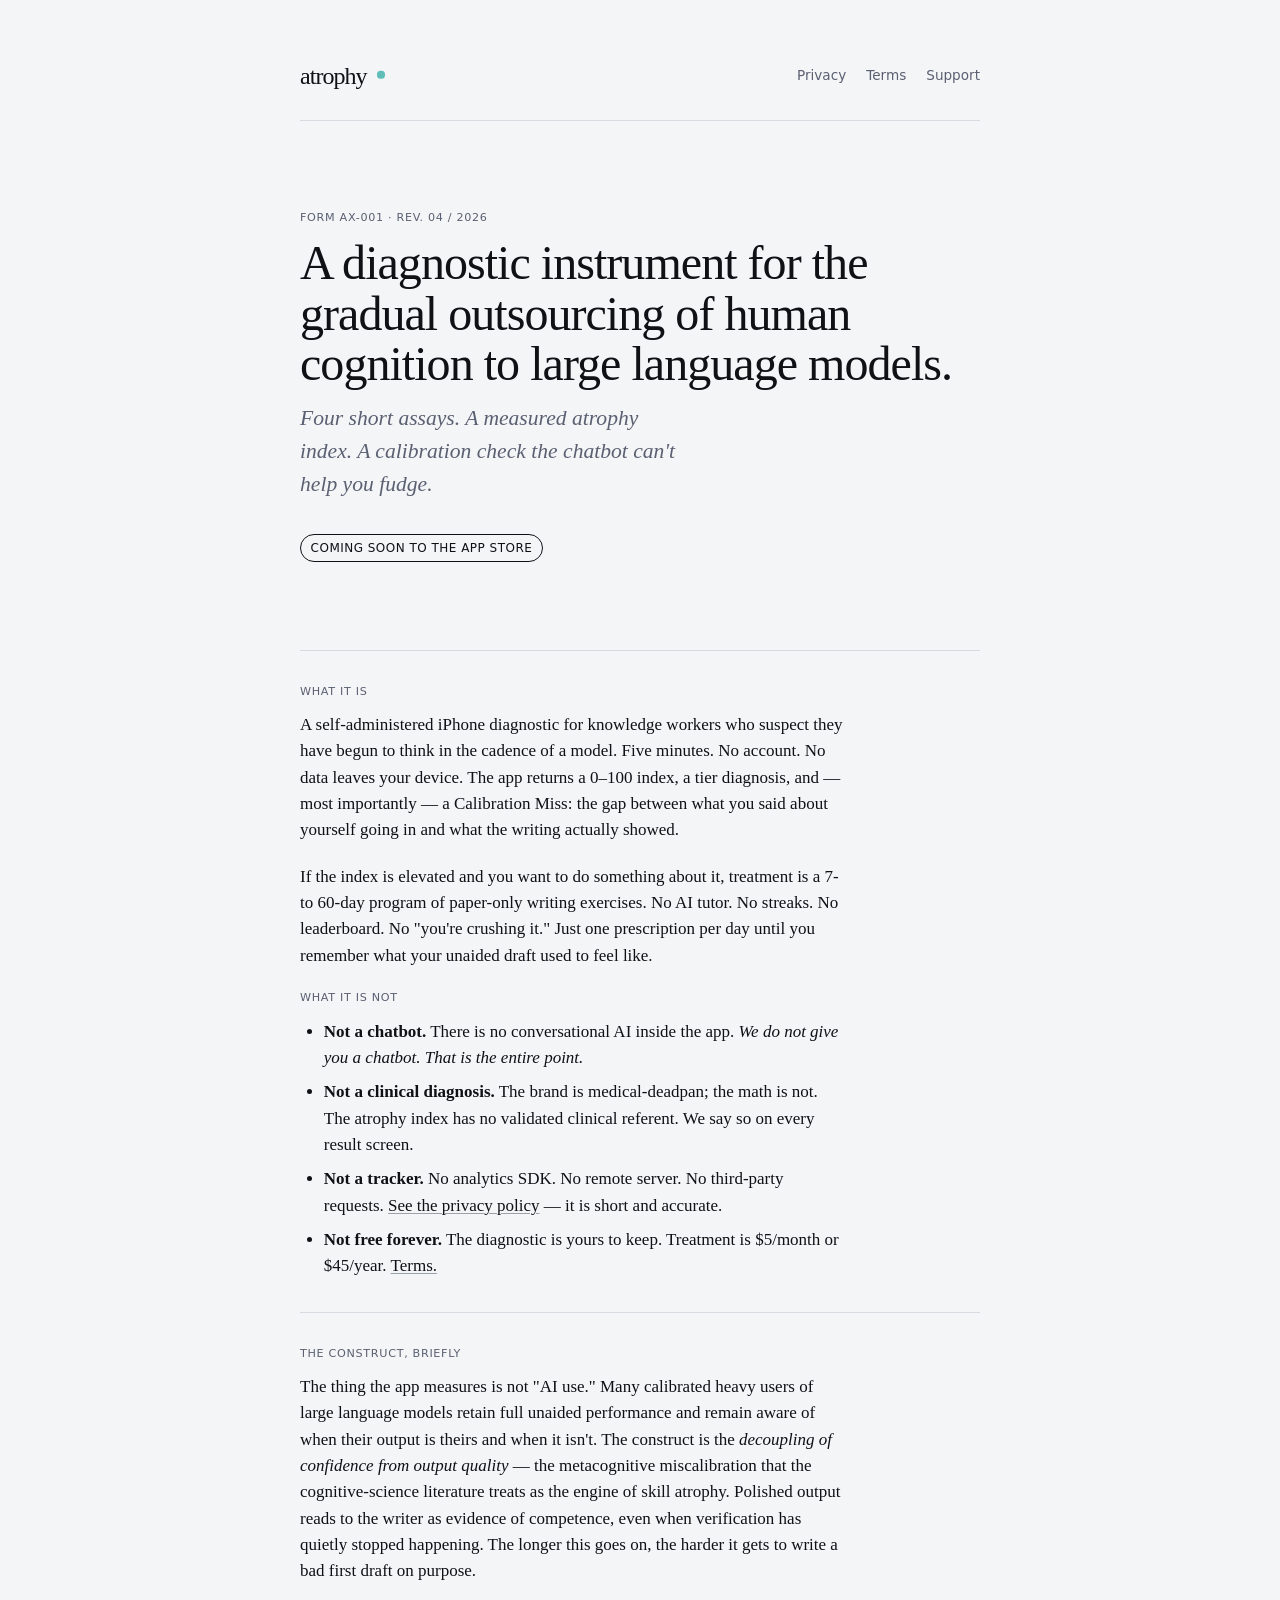
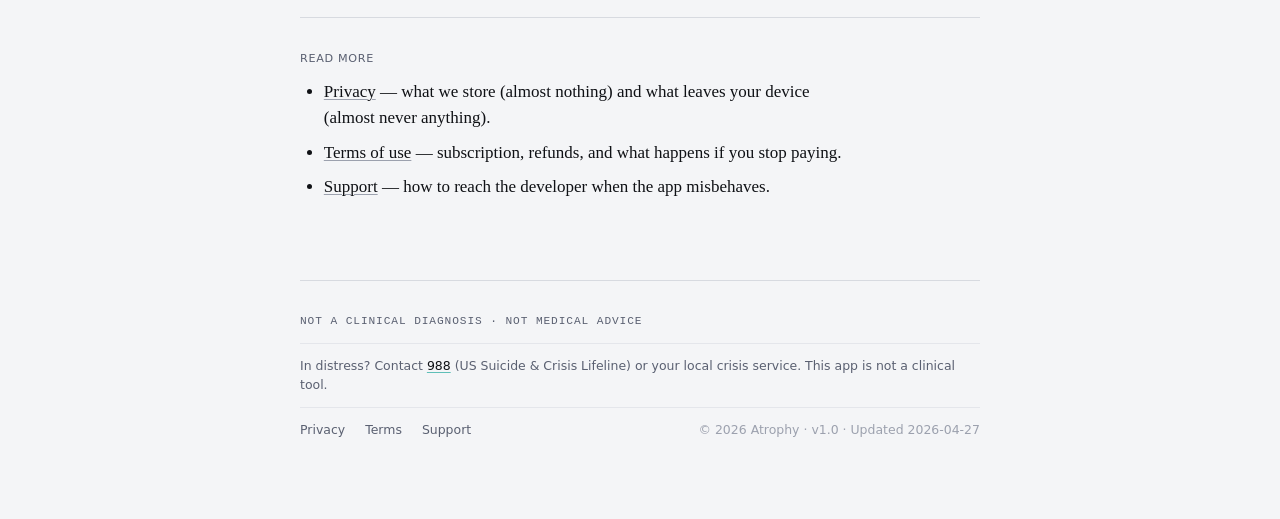
==== index.html @ 2d08a571 "Trim tryhard / forced-metaphor copy - 404.html: "Specimen not found" → "Page not found." Drops the  " ====
<!DOCTYPE html>
<html lang="en">
<head>
  <meta charset="utf-8">
  <meta name="viewport" content="width=device-width, initial-scale=1">
  <title>Atrophy — a diagnostic instrument for cognitive offloading</title>
  <meta name="description" content="A diagnostic instrument for the gradual outsourcing of human cognition to large language models. iOS app. Not a clinical diagnosis.">
  <meta name="theme-color" content="#F4F5F7">
  <link rel="icon" type="image/svg+xml" href="favicon.svg">
  <link rel="apple-touch-icon" href="apple-touch-icon.png">
  <link rel="stylesheet" href="assets/css/style.css">
  <link rel="preload" href="assets/fonts/SourceSerif4-Regular.woff2" as="font" type="font/woff2" crossorigin>
  <link rel="preload" href="assets/fonts/Geist-Regular.woff2" as="font" type="font/woff2" crossorigin>
</head>
<body>
  <main class="page">
    <header class="site">
      <a href="index.html" class="wordmark">atrophy</a>
      <nav class="site-nav">
        <a href="privacy.html">Privacy</a>
        <a href="terms.html">Terms</a>
        <a href="support.html">Support</a>
      </nav>
    </header>

    <section class="hero">
      <p class="eyebrow">Form AX-001 · Rev. 04 / 2026</p>
      <h1>A diagnostic instrument for the gradual outsourcing of human cognition to large language models.</h1>
      <p class="lede">Four short assays. A measured atrophy index. A calibration check the chatbot can't help you fudge.</p>
      <div class="actions">
        <span class="pill outline">Coming soon to the App Store</span>
      </div>
    </section>

    <hr class="rule">

    <section>
      <p class="eyebrow">What it is</p>
      <p>A self-administered iPhone diagnostic for knowledge workers who suspect they have begun to think in the cadence of a model. Five minutes. No account. No data leaves your device. The app returns a 0–100 index, a tier diagnosis, and — most importantly — a Calibration Miss: the gap between what you said about yourself going in and what the writing actually showed.</p>
      <p>If the index is elevated and you want to do something about it, treatment is a 7- to 60-day program of paper-only writing exercises. No AI tutor. No streaks. No leaderboard. No "you're crushing it." Just one prescription per day until you remember what your unaided draft used to feel like.</p>
    </section>

    <section>
      <p class="eyebrow">What it is not</p>
      <ul>
        <li><strong>Not a chatbot.</strong> There is no conversational AI inside the app. <em>We do not give you a chatbot. That is the entire point.</em></li>
        <li><strong>Not a clinical diagnosis.</strong> The brand is medical-deadpan; the math is not. The atrophy index has no validated clinical referent. We say so on every result screen.</li>
        <li><strong>Not a tracker.</strong> No analytics SDK. No remote server. No third-party requests. <a href="privacy.html">See the privacy policy</a> — it is short and accurate.</li>
        <li><strong>Not free forever.</strong> The diagnostic is yours to keep. Treatment is $5/month or $45/year. <a href="terms.html">Terms.</a></li>
      </ul>
    </section>

    <hr class="rule">

    <section>
      <p class="eyebrow">The construct, briefly</p>
      <p>The thing the app measures is not "AI use." Many calibrated heavy users of large language models retain full unaided performance and remain aware of when their output is theirs and when it isn't. The construct is the <em>decoupling of confidence from output quality</em> — the metacognitive miscalibration that the cognitive-science literature treats as the engine of skill atrophy. Polished output reads to the writer as evidence of competence, even when verification has quietly stopped happening. The longer this goes on, the harder it gets to write a bad first draft on purpose.</p>
    </section>

    <hr class="rule">

    <section>
      <p class="eyebrow">Read more</p>
      <ul>
        <li><a href="privacy.html">Privacy</a> — what we store (almost nothing) and what leaves your device (almost never anything).</li>
        <li><a href="terms.html">Terms of use</a> — subscription, refunds, and what happens if you stop paying.</li>
        <li><a href="support.html">Support</a> — how to reach the developer when the app misbehaves.</li>
      </ul>
    </section>

    <footer class="fineprint">
      <div class="disclaimer">Not a clinical diagnosis · Not medical advice</div>
      <div class="crisis-line">
        In distress? Contact <a href="tel:988">988</a> (US Suicide &amp; Crisis Lifeline) or your local crisis service. This app is not a clinical tool.
      </div>
      <div class="nav-row">
        <nav>
          <a href="privacy.html">Privacy</a>
          <a href="terms.html">Terms</a>
          <a href="support.html">Support</a>
        </nav>
        <span class="meta">© 2026 Atrophy · v1.0 · Updated 2026-04-27</span>
      </div>
    </footer>
  </main>
</body>
</html>
---- assets/css/style.css ----
/* atrophy-site — single stylesheet
 * Mirrors the iOS app's AtrophyTheme.swift bone palette (Tiffany accent).
 * No third-party CDN. No JS. No tracking. Light theme only in v1.
 */

/* ───────── Self-hosted fonts (drop woff2 files into assets/fonts/) ─────────
 * Source Serif 4: Adobe Fonts, SIL OFL — github.com/adobe-fonts/source-serif
 * Geist + Geist Mono: Vercel, SIL OFL — github.com/vercel/geist-font
 * If the woff2 files are missing, browsers fall back to Georgia / system-ui / monospace.
 */
@font-face {
  font-family: "Source Serif 4";
  font-style: normal;
  font-weight: 400;
  font-display: swap;
  src: url("../fonts/SourceSerif4-Regular.woff2") format("woff2");
}
@font-face {
  font-family: "Source Serif 4";
  font-style: italic;
  font-weight: 400;
  font-display: swap;
  src: url("../fonts/SourceSerif4-Italic.woff2") format("woff2");
}
@font-face {
  font-family: "Source Serif 4";
  font-style: normal;
  font-weight: 500;
  font-display: swap;
  src: url("../fonts/SourceSerif4-Medium.woff2") format("woff2");
}
@font-face {
  font-family: "Geist";
  font-style: normal;
  font-weight: 400;
  font-display: swap;
  src: url("../fonts/Geist-Regular.woff2") format("woff2");
}
@font-face {
  font-family: "Geist";
  font-style: normal;
  font-weight: 500;
  font-display: swap;
  src: url("../fonts/Geist-Medium.woff2") format("woff2");
}
@font-face {
  font-family: "Geist Mono";
  font-style: normal;
  font-weight: 400;
  font-display: swap;
  src: url("../fonts/GeistMono-Regular.woff2") format("woff2");
}

/* ───────── Tokens — must match the iOS app's bone palette ───────── */
:root {
  --bg:         #F4F5F7;
  --bg-deep:    #E8EAEE;
  --bg-paper:   #FFFFFF;
  --ink:        #0F1115;
  --ink-soft:   #5A6071;
  --ink-mute:   #9CA1AE;
  --rule:       #D7DAE0;
  --rule-soft:  #E4E6EB;
  --accent:     #5FBFB8;
  --accent-dim: #3F9690;
  --accent-ink: #0F1115;
  --ok:         #7BCFC4;

  --font-serif: "Source Serif 4", "Source Serif Pro", Georgia, serif;
  --font-sans:  "Geist", "Inter Display", "Helvetica Neue", system-ui, sans-serif;
  --font-mono:  "Geist Mono", "JetBrains Mono", ui-monospace, monospace;

  --measure: 64ch;
  --space-xs: 0.5rem;
  --space-s:  0.75rem;
  --space-m:  1.25rem;
  --space-l:  2rem;
  --space-xl: 3.5rem;
  --space-xxl: 5rem;
}

/* ───────── Reset (minimal) ───────── */
*, *::before, *::after { box-sizing: border-box; }
html, body { margin: 0; padding: 0; }
body {
  background: var(--bg);
  color: var(--ink);
  font-family: var(--font-serif);
  font-size: 17px;
  line-height: 1.55;
  -webkit-font-smoothing: antialiased;
  -moz-osx-font-smoothing: grayscale;
  text-rendering: optimizeLegibility;
}
img, svg { display: block; max-width: 100%; }
a { color: var(--ink); text-decoration: underline; text-underline-offset: 2px; text-decoration-thickness: 0.5px; text-decoration-color: var(--ink-mute); }
a:hover { text-decoration-color: var(--accent); color: var(--accent-dim); }

/* ───────── Layout ───────── */
.page {
  max-width: 720px;
  margin: 0 auto;
  padding: 4rem var(--space-m) var(--space-xxl);
}
.measure { max-width: var(--measure); }
hr.rule { border: 0; border-top: 0.5px solid var(--rule); margin: var(--space-l) 0; }
hr.rule.soft { border-top-color: var(--rule-soft); }

/* ───────── Site header ───────── */
header.site {
  display: flex;
  align-items: center;
  justify-content: space-between;
  padding-bottom: var(--space-l);
  border-bottom: 0.5px solid var(--rule);
  margin-bottom: var(--space-l);
}
.wordmark {
  font-family: var(--font-serif);
  font-weight: 300;
  font-size: 1.5rem;
  letter-spacing: -0.04em;
  line-height: 1;
  display: inline-flex;
  align-items: center;
  gap: 0.45em;
  text-decoration: none;
  color: var(--ink);
}
.wordmark::after {
  content: "";
  display: inline-block;
  width: 0.3em; height: 0.3em;
  border-radius: 50%;
  background: var(--accent);
  transform: translateY(-0.05em);
}
.wordmark:hover { color: var(--ink); }

nav.site-nav {
  font-family: var(--font-sans);
  font-size: 0.85rem;
  font-weight: 500;
  display: flex;
  gap: var(--space-m);
}
nav.site-nav a {
  color: var(--ink-soft);
  text-decoration: none;
}
nav.site-nav a:hover { color: var(--accent-dim); }
nav.site-nav a.current { color: var(--ink); }

/* ───────── Eyebrow ───────── */
.eyebrow {
  font-family: var(--font-sans);
  font-weight: 500;
  font-size: 0.7rem;
  letter-spacing: 0.06em;
  text-transform: uppercase;
  color: var(--ink-soft);
  margin: 0 0 var(--space-s);
}

/* ───────── Headings ───────── */
h1, h2, h3 {
  font-family: var(--font-serif);
  font-weight: 300;
  letter-spacing: -0.02em;
  margin: 0;
  text-wrap: balance;
}
h1 { font-size: 2.5rem; line-height: 1.05; margin-bottom: var(--space-m); }
h2 { font-size: 1.6rem; line-height: 1.15; margin: var(--space-xl) 0 var(--space-s); }
h3 { font-size: 1.15rem; line-height: 1.3; margin: var(--space-l) 0 var(--space-xs); font-weight: 500; }

p { margin: 0 0 var(--space-m); max-width: var(--measure); text-wrap: pretty; }
p.lede {
  font-size: 1.2rem;
  color: var(--ink-soft);
  font-style: italic;
  margin-bottom: var(--space-l);
}

ul, ol { padding-left: 1.4em; margin: 0 0 var(--space-m); max-width: var(--measure); }
li { margin-bottom: var(--space-xs); }
li > p { margin-bottom: var(--space-xs); }

dl { margin: 0 0 var(--space-m); max-width: var(--measure); }
dt {
  font-family: var(--font-sans);
  font-size: 0.85rem;
  font-weight: 500;
  text-transform: uppercase;
  letter-spacing: 0.04em;
  color: var(--ink-soft);
  margin-top: var(--space-m);
}
dd { margin: 0.25rem 0 0; }

code, kbd, samp {
  font-family: var(--font-mono);
  font-size: 0.92em;
  background: var(--bg-deep);
  padding: 0.05em 0.3em;
  border-radius: 3px;
}

blockquote {
  border-left: 2px solid var(--accent);
  margin: var(--space-m) 0;
  padding: 0.25em 0 0.25em 1em;
  color: var(--ink-soft);
  font-style: italic;
  max-width: var(--measure);
}

/* ───────── Components ───────── */
.callout {
  border: 0.5px solid var(--rule);
  background: var(--bg-paper);
  padding: var(--space-m);
  border-radius: 8px;
  margin: var(--space-m) 0;
  max-width: var(--measure);
}
.callout > .eyebrow { margin-bottom: 0.4rem; }
.callout p:last-child { margin-bottom: 0; }
.callout.accent {
  border-color: var(--accent);
  border-left-width: 3px;
}

.crisis {
  background: var(--bg-paper);
  border: 0.5px solid var(--rule);
  border-radius: 8px;
  padding: var(--space-m);
  margin: var(--space-l) 0;
  max-width: var(--measure);
}
.crisis .eyebrow { color: var(--accent-dim); }
.crisis a { color: var(--ink); text-decoration-color: var(--accent); }

.pill {
  display: inline-block;
  padding: 0.3em 0.8em;
  font-family: var(--font-sans);
  font-size: 0.75rem;
  font-weight: 500;
  letter-spacing: 0.04em;
  text-transform: uppercase;
  color: var(--accent-ink);
  background: var(--accent);
  border-radius: 999px;
  text-decoration: none;
}
.pill.outline {
  background: transparent;
  color: var(--ink);
  border: 0.5px solid var(--ink);
}

.cta {
  display: inline-block;
  padding: 0.85em 1.5em;
  font-family: var(--font-sans);
  font-size: 0.95rem;
  font-weight: 500;
  letter-spacing: -0.01em;
  color: var(--bg);
  background: var(--ink);
  border-radius: 999px;
  text-decoration: none;
}
.cta:hover { background: var(--accent); color: var(--accent-ink); }
.cta.accent { background: var(--accent); color: var(--accent-ink); }
.cta.outline { background: transparent; color: var(--ink); border: 1px solid var(--ink); }

/* ───────── Hero (landing) ───────── */
.hero { padding: var(--space-xl) 0; }
.hero h1 { font-size: 3rem; margin-bottom: var(--space-s); }
.hero .lede { font-size: 1.35rem; margin-bottom: var(--space-l); max-width: 36ch; }
.hero .actions { display: flex; gap: var(--space-s); align-items: center; flex-wrap: wrap; }

/* ───────── Footer ───────── */
footer.fineprint {
  margin-top: var(--space-xxl);
  padding-top: var(--space-l);
  border-top: 0.5px solid var(--rule);
  font-family: var(--font-sans);
  font-size: 0.78rem;
  color: var(--ink-soft);
}
footer.fineprint > * + * {
  margin-top: var(--space-s);
  padding-top: var(--space-s);
  border-top: 0.5px solid var(--rule-soft);
}
footer.fineprint .disclaimer {
  font-family: var(--font-mono);
  font-size: 0.7rem;
  letter-spacing: 0.08em;
  text-transform: uppercase;
  color: var(--ink-soft);
}
footer.fineprint .crisis-line {
  color: var(--ink-soft);
}
footer.fineprint .crisis-line a {
  color: var(--ink);
  text-decoration-color: var(--accent);
  font-weight: 500;
}
footer.fineprint .nav-row {
  display: flex;
  flex-wrap: wrap;
  align-items: baseline;
  justify-content: space-between;
  gap: var(--space-s);
}
footer.fineprint .nav-row nav {
  display: flex; flex-wrap: wrap; gap: var(--space-m);
}
footer.fineprint .nav-row a { color: var(--ink-soft); text-decoration: none; }
footer.fineprint .nav-row a:hover { color: var(--accent-dim); }
footer.fineprint .meta { color: var(--ink-mute); white-space: nowrap; }

/* ───────── Tables ───────── */
table {
  width: 100%; max-width: var(--measure);
  border-collapse: collapse;
  margin: var(--space-m) 0;
  font-size: 0.95rem;
}
th, td {
  text-align: left;
  padding: 0.6em 0.5em;
  border-bottom: 0.5px solid var(--rule-soft);
}
th {
  font-family: var(--font-sans);
  font-weight: 500;
  font-size: 0.78rem;
  letter-spacing: 0.04em;
  text-transform: uppercase;
  color: var(--ink-soft);
}

/* ───────── 404 ───────── */
.notfound { text-align: center; padding: var(--space-xxl) 0; }
.notfound h1 { font-size: 4rem; }

/* ───────── Mobile ───────── */
@media (max-width: 640px) {
  .page { padding: 2.5rem var(--space-m) var(--space-xl); }
  h1 { font-size: 2rem; }
  .hero h1 { font-size: 2.25rem; }
  .hero .lede { font-size: 1.1rem; }
  header.site { flex-wrap: wrap; gap: var(--space-s); }
  footer.fineprint .nav-row { flex-direction: column; align-items: flex-start; }
}
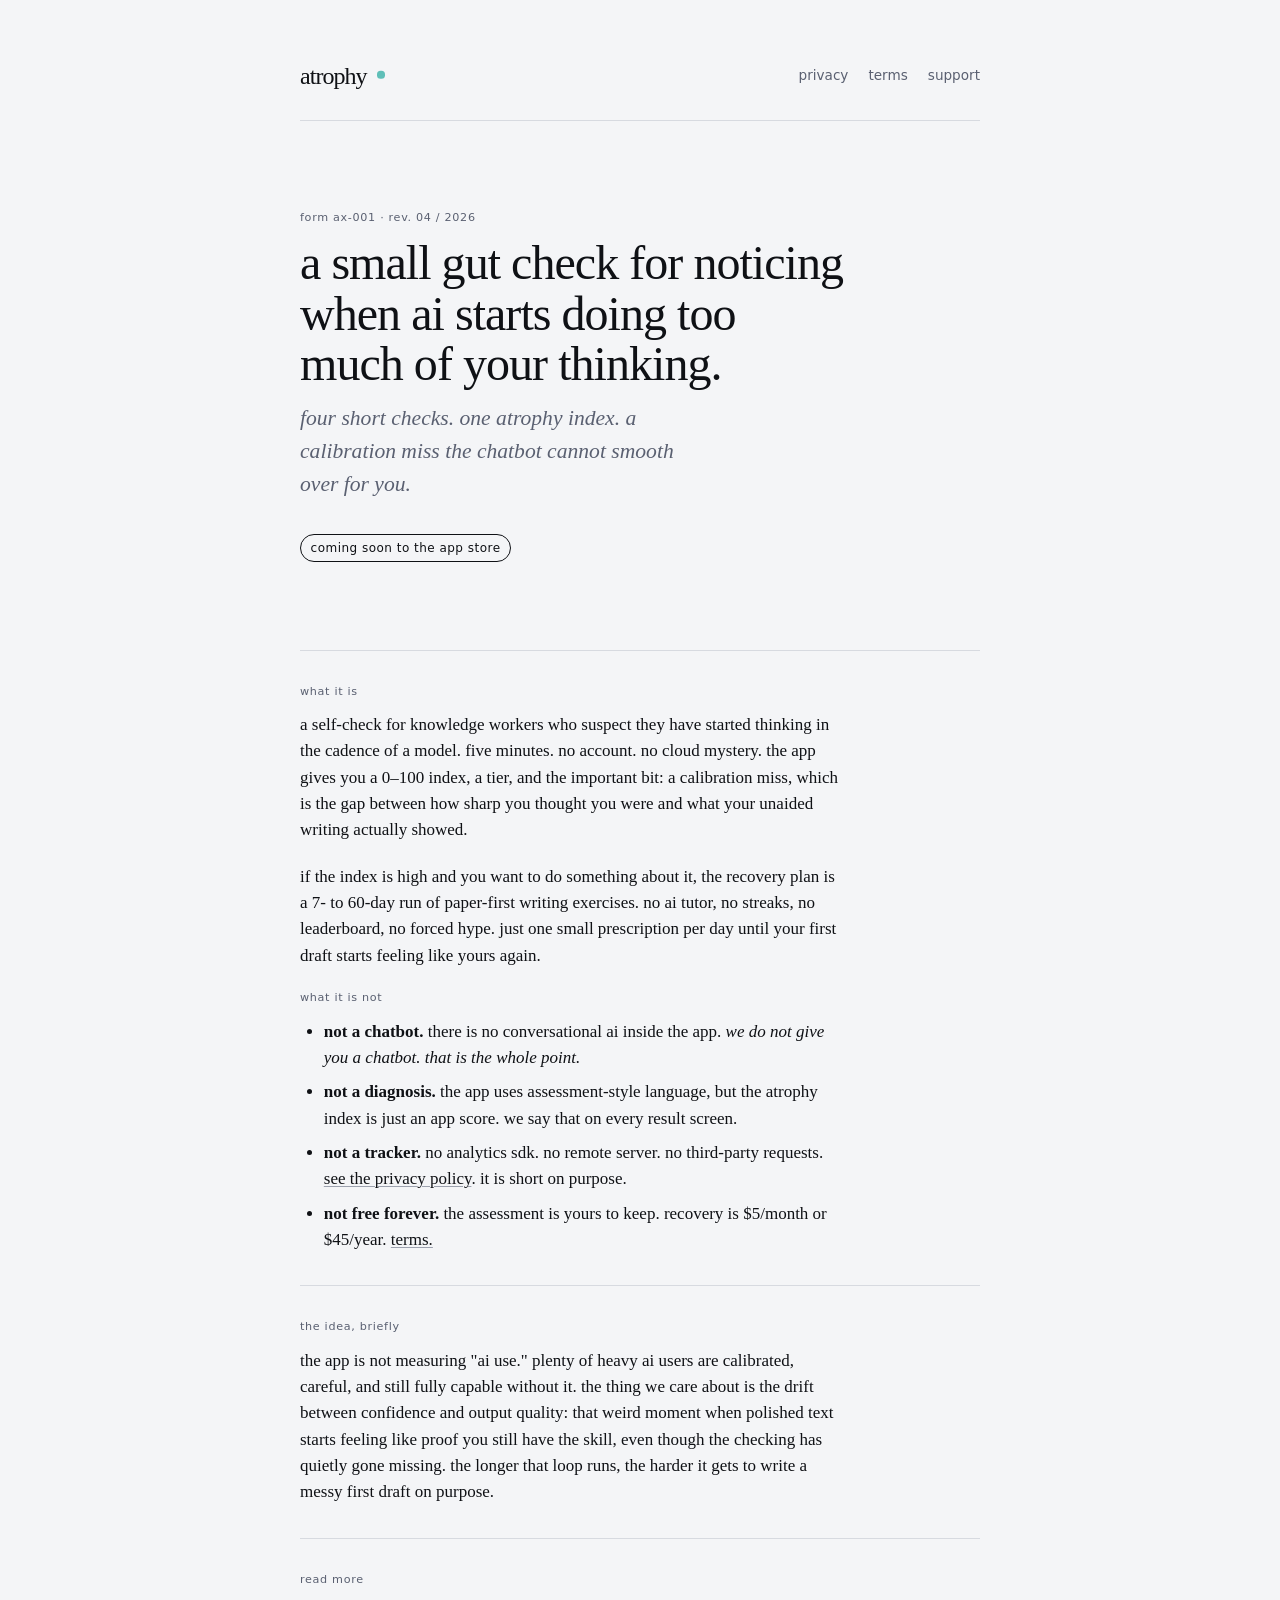
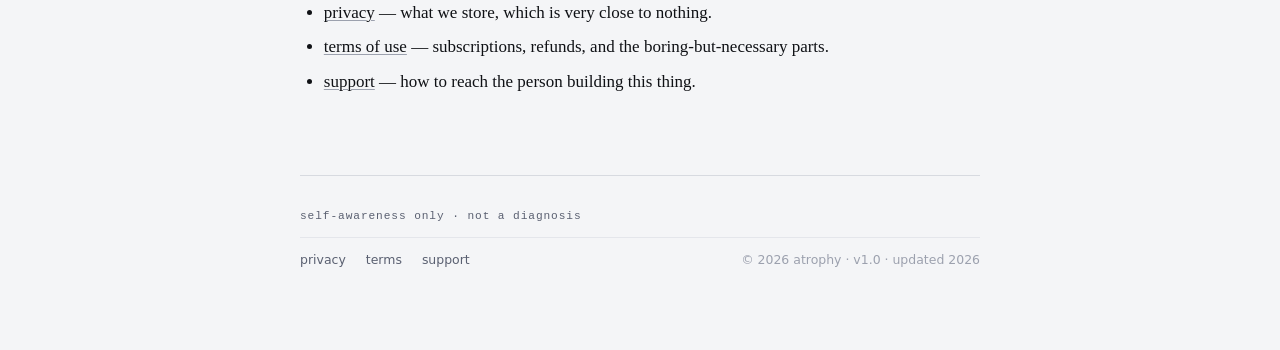
==== commit e7830ffe: "refactor: update privacy, support, and terms pages for consistency and clarity - Changed HTML doctyp" ====
--- a/index.html
+++ b/index.html
@@ -1,87 +1,115 @@
-<!DOCTYPE html>
+<!doctype html>
 <html lang="en">
-<head>
-  <meta charset="utf-8">
-  <meta name="viewport" content="width=device-width, initial-scale=1">
-  <title>Atrophy — a diagnostic instrument for cognitive offloading</title>
-  <meta name="description" content="A diagnostic instrument for the gradual outsourcing of human cognition to large language models. iOS app. Not a clinical diagnosis.">
-  <meta name="theme-color" content="#F4F5F7">
-  <link rel="icon" type="image/svg+xml" href="favicon.svg">
-  <link rel="apple-touch-icon" href="apple-touch-icon.png">
-  <link rel="stylesheet" href="assets/css/style.css">
-  <link rel="preload" href="assets/fonts/SourceSerif4-Regular.woff2" as="font" type="font/woff2" crossorigin>
-  <link rel="preload" href="assets/fonts/Geist-Regular.woff2" as="font" type="font/woff2" crossorigin>
-</head>
-<body>
-  <main class="page">
-    <header class="site">
-      <a href="index.html" class="wordmark">atrophy</a>
-      <nav class="site-nav">
-        <a href="privacy.html">Privacy</a>
-        <a href="terms.html">Terms</a>
-        <a href="support.html">Support</a>
-      </nav>
-    </header>
+  <head>
+    <meta charset="utf-8" />
+    <meta name="viewport" content="width=device-width, initial-scale=1" />
+    <title>atrophy — a small gut check for ai autopilot</title>
+    <meta
+      name="description"
+      content="a small gut check for noticing when ai starts doing more of your thinking than you meant it to. ios app. not a diagnosis."
+    />
+    <meta name="theme-color" content="#F4F5F7" />
+    <link rel="icon" type="image/svg+xml" href="favicon.svg" />
+    <link rel="apple-touch-icon" href="apple-touch-icon.png" />
+    <link rel="stylesheet" href="assets/css/style.css" />
+    <link rel="preload" href="assets/fonts/SourceSerif4-Regular.woff2" as="font" type="font/woff2" crossorigin />
+    <link rel="preload" href="assets/fonts/Geist-Regular.woff2" as="font" type="font/woff2" crossorigin />
+  </head>
+  <body>
+    <main class="page">
+      <header class="site">
+        <a href="index.html" class="wordmark">atrophy</a>
+        <nav class="site-nav">
+          <a href="privacy.html">privacy</a>
+          <a href="terms.html">terms</a>
+          <a href="support.html">support</a>
+        </nav>
+      </header>
 
-    <section class="hero">
-      <p class="eyebrow">Form AX-001 · Rev. 04 / 2026</p>
-      <h1>A diagnostic instrument for the gradual outsourcing of human cognition to large language models.</h1>
-      <p class="lede">Four short assays. A measured atrophy index. A calibration check the chatbot can't help you fudge.</p>
-      <div class="actions">
-        <span class="pill outline">Coming soon to the App Store</span>
-      </div>
-    </section>
+      <section class="hero">
+        <p class="eyebrow">form ax-001 · rev. 04 / 2026</p>
+        <h1>a small gut check for noticing when ai starts doing too much of your thinking.</h1>
+        <p class="lede">
+          four short checks. one atrophy index. a calibration miss the chatbot cannot smooth over for you.
+        </p>
+        <div class="actions">
+          <span class="pill outline">coming soon to the app store</span>
+        </div>
+      </section>
 
-    <hr class="rule">
+      <hr class="rule" />
 
-    <section>
-      <p class="eyebrow">What it is</p>
-      <p>A self-administered iPhone diagnostic for knowledge workers who suspect they have begun to think in the cadence of a model. Five minutes. No account. No data leaves your device. The app returns a 0–100 index, a tier diagnosis, and — most importantly — a Calibration Miss: the gap between what you said about yourself going in and what the writing actually showed.</p>
-      <p>If the index is elevated and you want to do something about it, treatment is a 7- to 60-day program of paper-only writing exercises. No AI tutor. No streaks. No leaderboard. No "you're crushing it." Just one prescription per day until you remember what your unaided draft used to feel like.</p>
-    </section>
+      <section>
+        <p class="eyebrow">what it is</p>
+        <p>
+          a self-check for knowledge workers who suspect they have started thinking in the cadence of a model. five
+          minutes. no account. no cloud mystery. the app gives you a 0–100 index, a tier, and the important bit: a
+          calibration miss, which is the gap between how sharp you thought you were and what your unaided writing
+          actually showed.
+        </p>
+        <p>
+          if the index is high and you want to do something about it, the recovery plan is a 7- to 60-day run of
+          paper-first writing exercises. no ai tutor, no streaks, no leaderboard, no forced hype. just one small
+          prescription per day until your first draft starts feeling like yours again.
+        </p>
+      </section>
 
-    <section>
-      <p class="eyebrow">What it is not</p>
-      <ul>
-        <li><strong>Not a chatbot.</strong> There is no conversational AI inside the app. <em>We do not give you a chatbot. That is the entire point.</em></li>
-        <li><strong>Not a clinical diagnosis.</strong> The brand is medical-deadpan; the math is not. The atrophy index has no validated clinical referent. We say so on every result screen.</li>
-        <li><strong>Not a tracker.</strong> No analytics SDK. No remote server. No third-party requests. <a href="privacy.html">See the privacy policy</a> — it is short and accurate.</li>
-        <li><strong>Not free forever.</strong> The diagnostic is yours to keep. Treatment is $5/month or $45/year. <a href="terms.html">Terms.</a></li>
-      </ul>
-    </section>
+      <section>
+        <p class="eyebrow">what it is not</p>
+        <ul>
+          <li>
+            <strong>not a chatbot.</strong> there is no conversational ai inside the app.
+            <em>we do not give you a chatbot. that is the whole point.</em>
+          </li>
+          <li>
+            <strong>not a diagnosis.</strong> the app uses assessment-style language, but the atrophy index is just an
+            app score. we say that on every result screen.
+          </li>
+          <li>
+            <strong>not a tracker.</strong> no analytics sdk. no remote server. no third-party requests.
+            <a href="privacy.html">see the privacy policy</a>. it is short on purpose.
+          </li>
+          <li>
+            <strong>not free forever.</strong> the assessment is yours to keep. recovery is $5/month or $45/year.
+            <a href="terms.html">terms.</a>
+          </li>
+        </ul>
+      </section>
 
-    <hr class="rule">
+      <hr class="rule" />
 
-    <section>
-      <p class="eyebrow">The construct, briefly</p>
-      <p>The thing the app measures is not "AI use." Many calibrated heavy users of large language models retain full unaided performance and remain aware of when their output is theirs and when it isn't. The construct is the <em>decoupling of confidence from output quality</em> — the metacognitive miscalibration that the cognitive-science literature treats as the engine of skill atrophy. Polished output reads to the writer as evidence of competence, even when verification has quietly stopped happening. The longer this goes on, the harder it gets to write a bad first draft on purpose.</p>
-    </section>
+      <section>
+        <p class="eyebrow">the idea, briefly</p>
+        <p>
+          the app is not measuring "ai use." plenty of heavy ai users are calibrated, careful, and still fully capable
+          without it. the thing we care about is the drift between confidence and output quality: that weird moment when
+          polished text starts feeling like proof you still have the skill, even though the checking has quietly gone
+          missing. the longer that loop runs, the harder it gets to write a messy first draft on purpose.
+        </p>
+      </section>
 
-    <hr class="rule">
+      <hr class="rule" />
 
-    <section>
-      <p class="eyebrow">Read more</p>
-      <ul>
-        <li><a href="privacy.html">Privacy</a> — what we store (almost nothing) and what leaves your device (almost never anything).</li>
-        <li><a href="terms.html">Terms of use</a> — subscription, refunds, and what happens if you stop paying.</li>
-        <li><a href="support.html">Support</a> — how to reach the developer when the app misbehaves.</li>
-      </ul>
-    </section>
+      <section>
+        <p class="eyebrow">read more</p>
+        <ul>
+          <li><a href="privacy.html">privacy</a> — what we store, which is very close to nothing.</li>
+          <li><a href="terms.html">terms of use</a> — subscriptions, refunds, and the boring-but-necessary parts.</li>
+          <li><a href="support.html">support</a> — how to reach the person building this thing.</li>
+        </ul>
+      </section>
 
-    <footer class="fineprint">
-      <div class="disclaimer">Not a clinical diagnosis · Not medical advice</div>
-      <div class="crisis-line">
-        In distress? Contact <a href="tel:988">988</a> (US Suicide &amp; Crisis Lifeline) or your local crisis service. This app is not a clinical tool.
-      </div>
-      <div class="nav-row">
-        <nav>
-          <a href="privacy.html">Privacy</a>
-          <a href="terms.html">Terms</a>
-          <a href="support.html">Support</a>
-        </nav>
-        <span class="meta">© 2026 Atrophy · v1.0 · Updated 2026-04-27</span>
-      </div>
-    </footer>
-  </main>
-</body>
+      <footer class="fineprint">
+        <div class="disclaimer">self-awareness only · not a diagnosis</div>
+        <div class="nav-row">
+          <nav>
+            <a href="privacy.html">privacy</a>
+            <a href="terms.html">terms</a>
+            <a href="support.html">support</a>
+          </nav>
+          <span class="meta">© 2026 atrophy · v1.0 · updated 2026</span>
+        </div>
+      </footer>
+    </main>
+  </body>
 </html>
--- a/assets/css/style.css
+++ b/assets/css/style.css
@@ -157,7 +157,7 @@
   font-weight: 500;
   font-size: 0.7rem;
   letter-spacing: 0.06em;
-  text-transform: uppercase;
+  text-transform: none;
   color: var(--ink-soft);
   margin: 0 0 var(--space-s);
 }
@@ -191,7 +191,7 @@
   font-family: var(--font-sans);
   font-size: 0.85rem;
   font-weight: 500;
-  text-transform: uppercase;
+  text-transform: none;
   letter-spacing: 0.04em;
   color: var(--ink-soft);
   margin-top: var(--space-m);
@@ -231,17 +231,6 @@
   border-left-width: 3px;
 }
 
-.crisis {
-  background: var(--bg-paper);
-  border: 0.5px solid var(--rule);
-  border-radius: 8px;
-  padding: var(--space-m);
-  margin: var(--space-l) 0;
-  max-width: var(--measure);
-}
-.crisis .eyebrow { color: var(--accent-dim); }
-.crisis a { color: var(--ink); text-decoration-color: var(--accent); }
-
 .pill {
   display: inline-block;
   padding: 0.3em 0.8em;
@@ -249,7 +238,7 @@
   font-size: 0.75rem;
   font-weight: 500;
   letter-spacing: 0.04em;
-  text-transform: uppercase;
+  text-transform: none;
   color: var(--accent-ink);
   background: var(--accent);
   border-radius: 999px;
@@ -301,16 +290,8 @@
   font-family: var(--font-mono);
   font-size: 0.7rem;
   letter-spacing: 0.08em;
-  text-transform: uppercase;
-  color: var(--ink-soft);
-}
-footer.fineprint .crisis-line {
-  color: var(--ink-soft);
-}
-footer.fineprint .crisis-line a {
-  color: var(--ink);
-  text-decoration-color: var(--accent);
-  font-weight: 500;
+  text-transform: none;
+  color: var(--ink-soft);
 }
 footer.fineprint .nav-row {
   display: flex;
@@ -343,7 +324,7 @@
   font-weight: 500;
   font-size: 0.78rem;
   letter-spacing: 0.04em;
-  text-transform: uppercase;
+  text-transform: none;
   color: var(--ink-soft);
 }
 
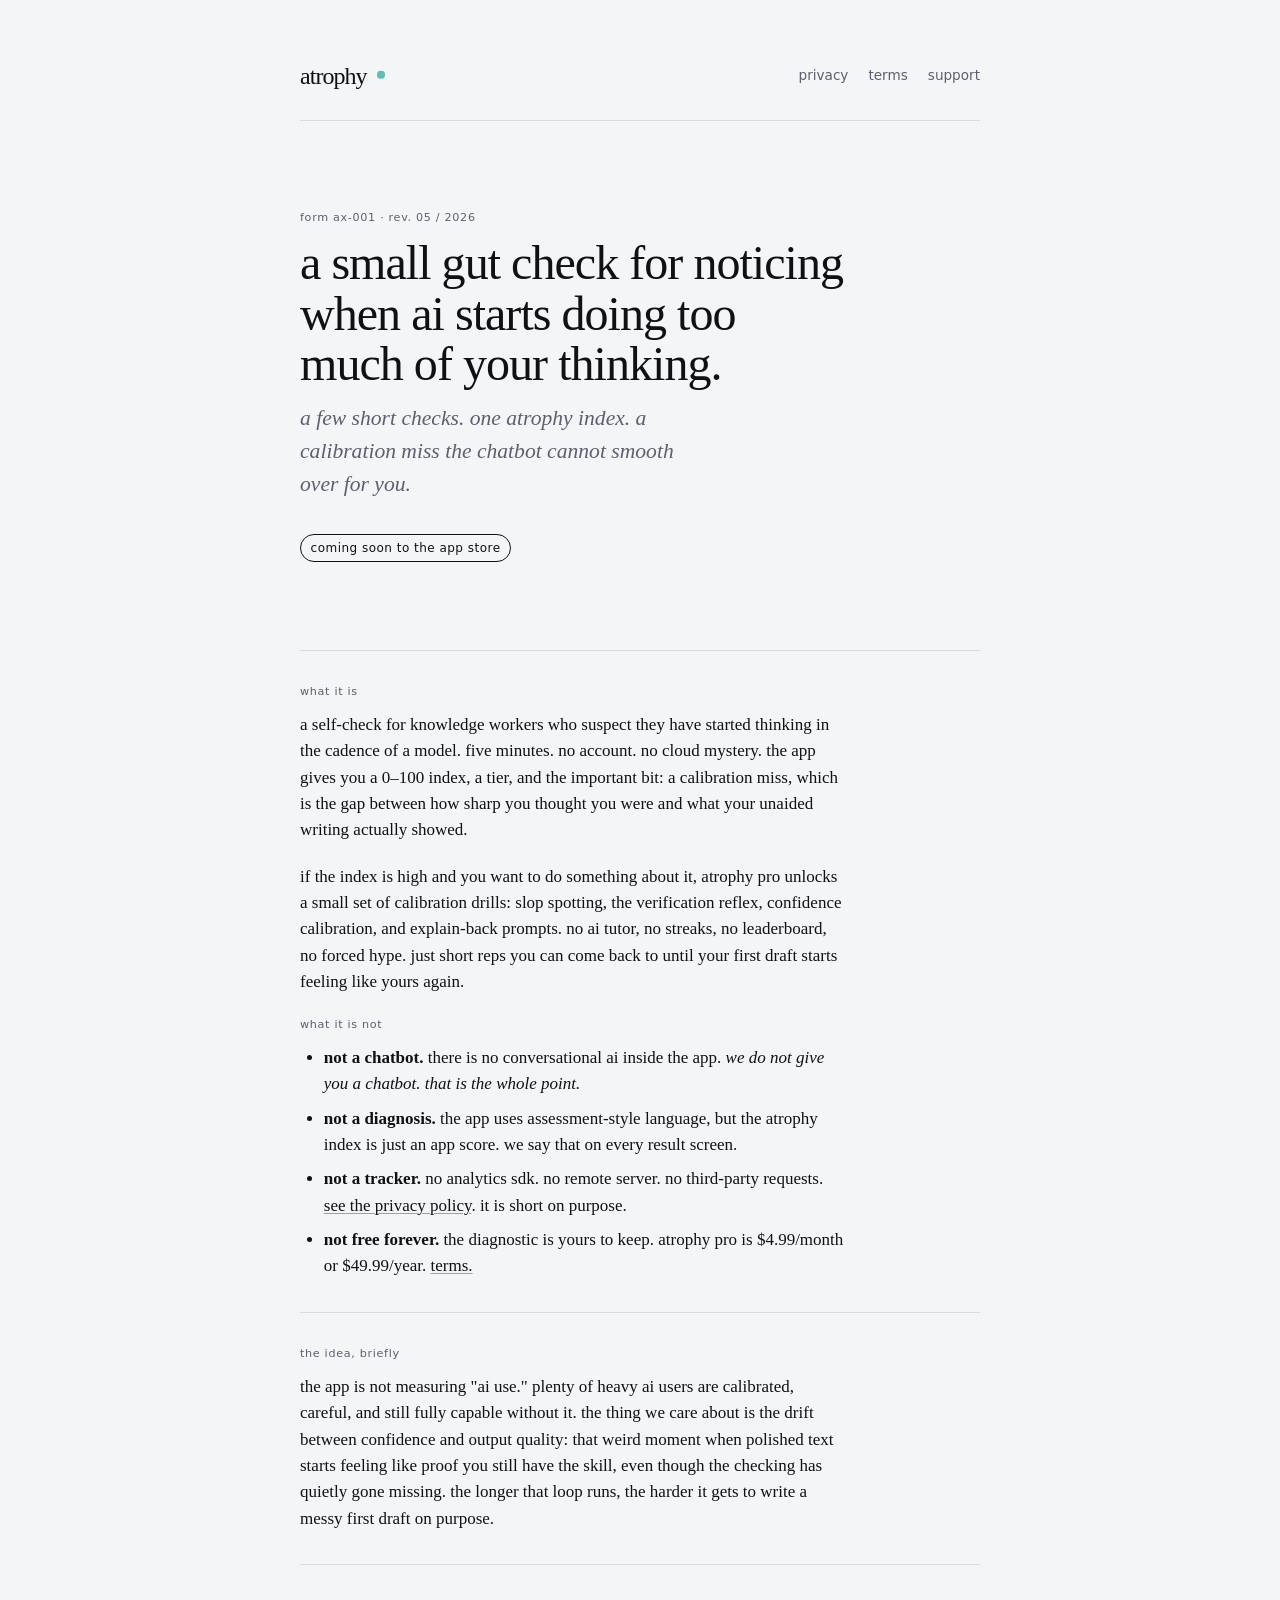
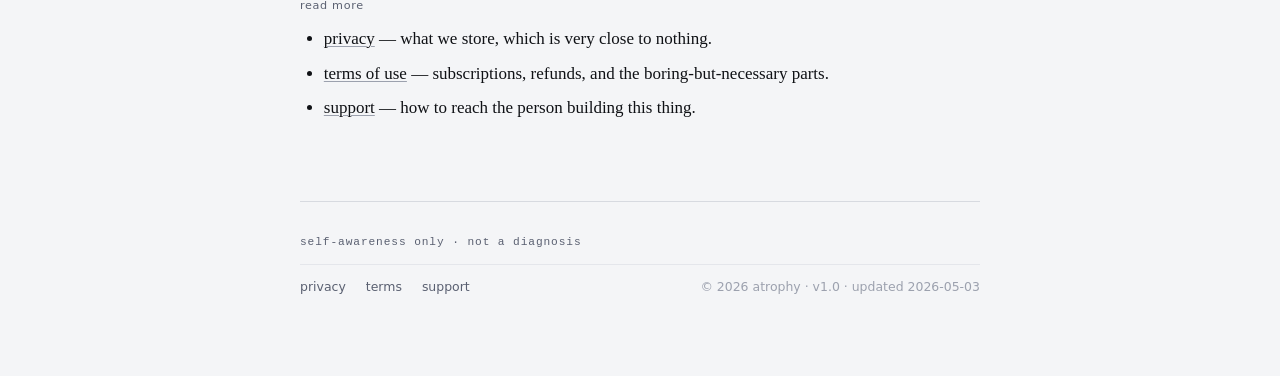
==== commit 74c63058: "chore: update various pages and assets for consistency, clarity, and formatting" ====
--- a/index.html
+++ b/index.html
@@ -27,10 +27,10 @@
       </header>
 
       <section class="hero">
-        <p class="eyebrow">form ax-001 · rev. 04 / 2026</p>
+        <p class="eyebrow">form ax-001 · rev. 05 / 2026</p>
         <h1>a small gut check for noticing when ai starts doing too much of your thinking.</h1>
         <p class="lede">
-          four short checks. one atrophy index. a calibration miss the chatbot cannot smooth over for you.
+          a few short checks. one atrophy index. a calibration miss the chatbot cannot smooth over for you.
         </p>
         <div class="actions">
           <span class="pill outline">coming soon to the app store</span>
@@ -48,9 +48,10 @@
           actually showed.
         </p>
         <p>
-          if the index is high and you want to do something about it, the recovery plan is a 7- to 60-day run of
-          paper-first writing exercises. no ai tutor, no streaks, no leaderboard, no forced hype. just one small
-          prescription per day until your first draft starts feeling like yours again.
+          if the index is high and you want to do something about it, atrophy pro unlocks a small set of calibration
+          drills: slop spotting, the verification reflex, confidence calibration, and explain-back prompts. no ai tutor,
+          no streaks, no leaderboard, no forced hype. just short reps you can come back to until your first draft starts
+          feeling like yours again.
         </p>
       </section>
 
@@ -70,8 +71,8 @@
             <a href="privacy.html">see the privacy policy</a>. it is short on purpose.
           </li>
           <li>
-            <strong>not free forever.</strong> the assessment is yours to keep. recovery is $5/month or $45/year.
-            <a href="terms.html">terms.</a>
+            <strong>not free forever.</strong> the diagnostic is yours to keep. atrophy pro is $4.99/month or
+            $49.99/year. <a href="terms.html">terms.</a>
           </li>
         </ul>
       </section>
@@ -107,7 +108,7 @@
             <a href="terms.html">terms</a>
             <a href="support.html">support</a>
           </nav>
-          <span class="meta">© 2026 atrophy · v1.0 · updated 2026</span>
+          <span class="meta">© 2026 atrophy · v1.0 · updated 2026-05-03</span>
         </div>
       </footer>
     </main>
--- a/assets/css/style.css
+++ b/assets/css/style.css
@@ -15,6 +15,7 @@
   font-display: swap;
   src: url("../fonts/SourceSerif4-Regular.woff2") format("woff2");
 }
+
 @font-face {
   font-family: "Source Serif 4";
   font-style: italic;
@@ -22,6 +23,7 @@
   font-display: swap;
   src: url("../fonts/SourceSerif4-Italic.woff2") format("woff2");
 }
+
 @font-face {
   font-family: "Source Serif 4";
   font-style: normal;
@@ -29,6 +31,7 @@
   font-display: swap;
   src: url("../fonts/SourceSerif4-Medium.woff2") format("woff2");
 }
+
 @font-face {
   font-family: "Geist";
   font-style: normal;
@@ -36,6 +39,7 @@
   font-display: swap;
   src: url("../fonts/Geist-Regular.woff2") format("woff2");
 }
+
 @font-face {
   font-family: "Geist";
   font-style: normal;
@@ -43,6 +47,7 @@
   font-display: swap;
   src: url("../fonts/Geist-Medium.woff2") format("woff2");
 }
+
 @font-face {
   font-family: "Geist Mono";
   font-style: normal;
@@ -53,35 +58,45 @@
 
 /* ───────── Tokens — must match the iOS app's bone palette ───────── */
 :root {
-  --bg:         #F4F5F7;
-  --bg-deep:    #E8EAEE;
-  --bg-paper:   #FFFFFF;
-  --ink:        #0F1115;
-  --ink-soft:   #5A6071;
-  --ink-mute:   #9CA1AE;
-  --rule:       #D7DAE0;
-  --rule-soft:  #E4E6EB;
-  --accent:     #5FBFB8;
-  --accent-dim: #3F9690;
-  --accent-ink: #0F1115;
-  --ok:         #7BCFC4;
+  --bg: #f4f5f7;
+  --bg-deep: #e8eaee;
+  --bg-paper: #ffffff;
+  --ink: #0f1115;
+  --ink-soft: #5a6071;
+  --ink-mute: #9ca1ae;
+  --rule: #d7dae0;
+  --rule-soft: #e4e6eb;
+  --accent: #5fbfb8;
+  --accent-dim: #3f9690;
+  --accent-ink: #0f1115;
+  --ok: #7bcfc4;
 
   --font-serif: "Source Serif 4", "Source Serif Pro", Georgia, serif;
-  --font-sans:  "Geist", "Inter Display", "Helvetica Neue", system-ui, sans-serif;
-  --font-mono:  "Geist Mono", "JetBrains Mono", ui-monospace, monospace;
+  --font-sans: "Geist", "Inter Display", "Helvetica Neue", system-ui, sans-serif;
+  --font-mono: "Geist Mono", "JetBrains Mono", ui-monospace, monospace;
 
   --measure: 64ch;
   --space-xs: 0.5rem;
-  --space-s:  0.75rem;
-  --space-m:  1.25rem;
-  --space-l:  2rem;
+  --space-s: 0.75rem;
+  --space-m: 1.25rem;
+  --space-l: 2rem;
   --space-xl: 3.5rem;
   --space-xxl: 5rem;
 }
 
 /* ───────── Reset (minimal) ───────── */
-*, *::before, *::after { box-sizing: border-box; }
-html, body { margin: 0; padding: 0; }
+*,
+*::before,
+*::after {
+  box-sizing: border-box;
+}
+
+html,
+body {
+  margin: 0;
+  padding: 0;
+}
+
 body {
   background: var(--bg);
   color: var(--ink);
@@ -92,9 +107,25 @@
   -moz-osx-font-smoothing: grayscale;
   text-rendering: optimizeLegibility;
 }
-img, svg { display: block; max-width: 100%; }
-a { color: var(--ink); text-decoration: underline; text-underline-offset: 2px; text-decoration-thickness: 0.5px; text-decoration-color: var(--ink-mute); }
-a:hover { text-decoration-color: var(--accent); color: var(--accent-dim); }
+
+img,
+svg {
+  display: block;
+  max-width: 100%;
+}
+
+a {
+  color: var(--ink);
+  text-decoration: underline;
+  text-underline-offset: 2px;
+  text-decoration-thickness: 0.5px;
+  text-decoration-color: var(--ink-mute);
+}
+
+a:hover {
+  text-decoration-color: var(--accent);
+  color: var(--accent-dim);
+}
 
 /* ───────── Layout ───────── */
 .page {
@@ -102,9 +133,20 @@
   margin: 0 auto;
   padding: 4rem var(--space-m) var(--space-xxl);
 }
-.measure { max-width: var(--measure); }
-hr.rule { border: 0; border-top: 0.5px solid var(--rule); margin: var(--space-l) 0; }
-hr.rule.soft { border-top-color: var(--rule-soft); }
+
+.measure {
+  max-width: var(--measure);
+}
+
+hr.rule {
+  border: 0;
+  border-top: 0.5px solid var(--rule);
+  margin: var(--space-l) 0;
+}
+
+hr.rule.soft {
+  border-top-color: var(--rule-soft);
+}
 
 /* ───────── Site header ───────── */
 header.site {
@@ -115,6 +157,7 @@
   border-bottom: 0.5px solid var(--rule);
   margin-bottom: var(--space-l);
 }
+
 .wordmark {
   font-family: var(--font-serif);
   font-weight: 300;
@@ -127,15 +170,20 @@
   text-decoration: none;
   color: var(--ink);
 }
+
 .wordmark::after {
   content: "";
   display: inline-block;
-  width: 0.3em; height: 0.3em;
+  width: 0.3em;
+  height: 0.3em;
   border-radius: 50%;
   background: var(--accent);
   transform: translateY(-0.05em);
 }
-.wordmark:hover { color: var(--ink); }
+
+.wordmark:hover {
+  color: var(--ink);
+}
 
 nav.site-nav {
   font-family: var(--font-sans);
@@ -144,12 +192,19 @@
   display: flex;
   gap: var(--space-m);
 }
+
 nav.site-nav a {
   color: var(--ink-soft);
   text-decoration: none;
 }
-nav.site-nav a:hover { color: var(--accent-dim); }
-nav.site-nav a.current { color: var(--ink); }
+
+nav.site-nav a:hover {
+  color: var(--accent-dim);
+}
+
+nav.site-nav a.current {
+  color: var(--ink);
+}
 
 /* ───────── Eyebrow ───────── */
 .eyebrow {
@@ -163,18 +218,41 @@
 }
 
 /* ───────── Headings ───────── */
-h1, h2, h3 {
+h1,
+h2,
+h3 {
   font-family: var(--font-serif);
   font-weight: 300;
   letter-spacing: -0.02em;
   margin: 0;
   text-wrap: balance;
 }
-h1 { font-size: 2.5rem; line-height: 1.05; margin-bottom: var(--space-m); }
-h2 { font-size: 1.6rem; line-height: 1.15; margin: var(--space-xl) 0 var(--space-s); }
-h3 { font-size: 1.15rem; line-height: 1.3; margin: var(--space-l) 0 var(--space-xs); font-weight: 500; }
-
-p { margin: 0 0 var(--space-m); max-width: var(--measure); text-wrap: pretty; }
+
+h1 {
+  font-size: 2.5rem;
+  line-height: 1.05;
+  margin-bottom: var(--space-m);
+}
+
+h2 {
+  font-size: 1.6rem;
+  line-height: 1.15;
+  margin: var(--space-xl) 0 var(--space-s);
+}
+
+h3 {
+  font-size: 1.15rem;
+  line-height: 1.3;
+  margin: var(--space-l) 0 var(--space-xs);
+  font-weight: 500;
+}
+
+p {
+  margin: 0 0 var(--space-m);
+  max-width: var(--measure);
+  text-wrap: pretty;
+}
+
 p.lede {
   font-size: 1.2rem;
   color: var(--ink-soft);
@@ -182,11 +260,26 @@
   margin-bottom: var(--space-l);
 }
 
-ul, ol { padding-left: 1.4em; margin: 0 0 var(--space-m); max-width: var(--measure); }
-li { margin-bottom: var(--space-xs); }
-li > p { margin-bottom: var(--space-xs); }
-
-dl { margin: 0 0 var(--space-m); max-width: var(--measure); }
+ul,
+ol {
+  padding-left: 1.4em;
+  margin: 0 0 var(--space-m);
+  max-width: var(--measure);
+}
+
+li {
+  margin-bottom: var(--space-xs);
+}
+
+li>p {
+  margin-bottom: var(--space-xs);
+}
+
+dl {
+  margin: 0 0 var(--space-m);
+  max-width: var(--measure);
+}
+
 dt {
   font-family: var(--font-sans);
   font-size: 0.85rem;
@@ -196,9 +289,14 @@
   color: var(--ink-soft);
   margin-top: var(--space-m);
 }
-dd { margin: 0.25rem 0 0; }
-
-code, kbd, samp {
+
+dd {
+  margin: 0.25rem 0 0;
+}
+
+code,
+kbd,
+samp {
   font-family: var(--font-mono);
   font-size: 0.92em;
   background: var(--bg-deep);
@@ -224,8 +322,15 @@
   margin: var(--space-m) 0;
   max-width: var(--measure);
 }
-.callout > .eyebrow { margin-bottom: 0.4rem; }
-.callout p:last-child { margin-bottom: 0; }
+
+.callout>.eyebrow {
+  margin-bottom: 0.4rem;
+}
+
+.callout p:last-child {
+  margin-bottom: 0;
+}
+
 .callout.accent {
   border-color: var(--accent);
   border-left-width: 3px;
@@ -244,6 +349,7 @@
   border-radius: 999px;
   text-decoration: none;
 }
+
 .pill.outline {
   background: transparent;
   color: var(--ink);
@@ -262,15 +368,45 @@
   border-radius: 999px;
   text-decoration: none;
 }
-.cta:hover { background: var(--accent); color: var(--accent-ink); }
-.cta.accent { background: var(--accent); color: var(--accent-ink); }
-.cta.outline { background: transparent; color: var(--ink); border: 1px solid var(--ink); }
+
+.cta:hover {
+  background: var(--accent);
+  color: var(--accent-ink);
+}
+
+.cta.accent {
+  background: var(--accent);
+  color: var(--accent-ink);
+}
+
+.cta.outline {
+  background: transparent;
+  color: var(--ink);
+  border: 1px solid var(--ink);
+}
 
 /* ───────── Hero (landing) ───────── */
-.hero { padding: var(--space-xl) 0; }
-.hero h1 { font-size: 3rem; margin-bottom: var(--space-s); }
-.hero .lede { font-size: 1.35rem; margin-bottom: var(--space-l); max-width: 36ch; }
-.hero .actions { display: flex; gap: var(--space-s); align-items: center; flex-wrap: wrap; }
+.hero {
+  padding: var(--space-xl) 0;
+}
+
+.hero h1 {
+  font-size: 3rem;
+  margin-bottom: var(--space-s);
+}
+
+.hero .lede {
+  font-size: 1.35rem;
+  margin-bottom: var(--space-l);
+  max-width: 36ch;
+}
+
+.hero .actions {
+  display: flex;
+  gap: var(--space-s);
+  align-items: center;
+  flex-wrap: wrap;
+}
 
 /* ───────── Footer ───────── */
 footer.fineprint {
@@ -281,11 +417,13 @@
   font-size: 0.78rem;
   color: var(--ink-soft);
 }
-footer.fineprint > * + * {
+
+footer.fineprint>*+* {
   margin-top: var(--space-s);
   padding-top: var(--space-s);
   border-top: 0.5px solid var(--rule-soft);
 }
+
 footer.fineprint .disclaimer {
   font-family: var(--font-mono);
   font-size: 0.7rem;
@@ -293,6 +431,7 @@
   text-transform: none;
   color: var(--ink-soft);
 }
+
 footer.fineprint .nav-row {
   display: flex;
   flex-wrap: wrap;
@@ -300,25 +439,43 @@
   justify-content: space-between;
   gap: var(--space-s);
 }
+
 footer.fineprint .nav-row nav {
-  display: flex; flex-wrap: wrap; gap: var(--space-m);
-}
-footer.fineprint .nav-row a { color: var(--ink-soft); text-decoration: none; }
-footer.fineprint .nav-row a:hover { color: var(--accent-dim); }
-footer.fineprint .meta { color: var(--ink-mute); white-space: nowrap; }
+  display: flex;
+  flex-wrap: wrap;
+  gap: var(--space-m);
+}
+
+footer.fineprint .nav-row a {
+  color: var(--ink-soft);
+  text-decoration: none;
+}
+
+footer.fineprint .nav-row a:hover {
+  color: var(--accent-dim);
+}
+
+footer.fineprint .meta {
+  color: var(--ink-mute);
+  white-space: nowrap;
+}
 
 /* ───────── Tables ───────── */
 table {
-  width: 100%; max-width: var(--measure);
+  width: 100%;
+  max-width: var(--measure);
   border-collapse: collapse;
   margin: var(--space-m) 0;
   font-size: 0.95rem;
 }
-th, td {
+
+th,
+td {
   text-align: left;
   padding: 0.6em 0.5em;
   border-bottom: 0.5px solid var(--rule-soft);
 }
+
 th {
   font-family: var(--font-sans);
   font-weight: 500;
@@ -329,15 +486,40 @@
 }
 
 /* ───────── 404 ───────── */
-.notfound { text-align: center; padding: var(--space-xxl) 0; }
-.notfound h1 { font-size: 4rem; }
+.notfound {
+  text-align: center;
+  padding: var(--space-xxl) 0;
+}
+
+.notfound h1 {
+  font-size: 4rem;
+}
 
 /* ───────── Mobile ───────── */
 @media (max-width: 640px) {
-  .page { padding: 2.5rem var(--space-m) var(--space-xl); }
-  h1 { font-size: 2rem; }
-  .hero h1 { font-size: 2.25rem; }
-  .hero .lede { font-size: 1.1rem; }
-  header.site { flex-wrap: wrap; gap: var(--space-s); }
-  footer.fineprint .nav-row { flex-direction: column; align-items: flex-start; }
-}
+  .page {
+    padding: 2.5rem var(--space-m) var(--space-xl);
+  }
+
+  h1 {
+    font-size: 2rem;
+  }
+
+  .hero h1 {
+    font-size: 2.25rem;
+  }
+
+  .hero .lede {
+    font-size: 1.1rem;
+  }
+
+  header.site {
+    flex-wrap: wrap;
+    gap: var(--space-s);
+  }
+
+  footer.fineprint .nav-row {
+    flex-direction: column;
+    align-items: flex-start;
+  }
+}
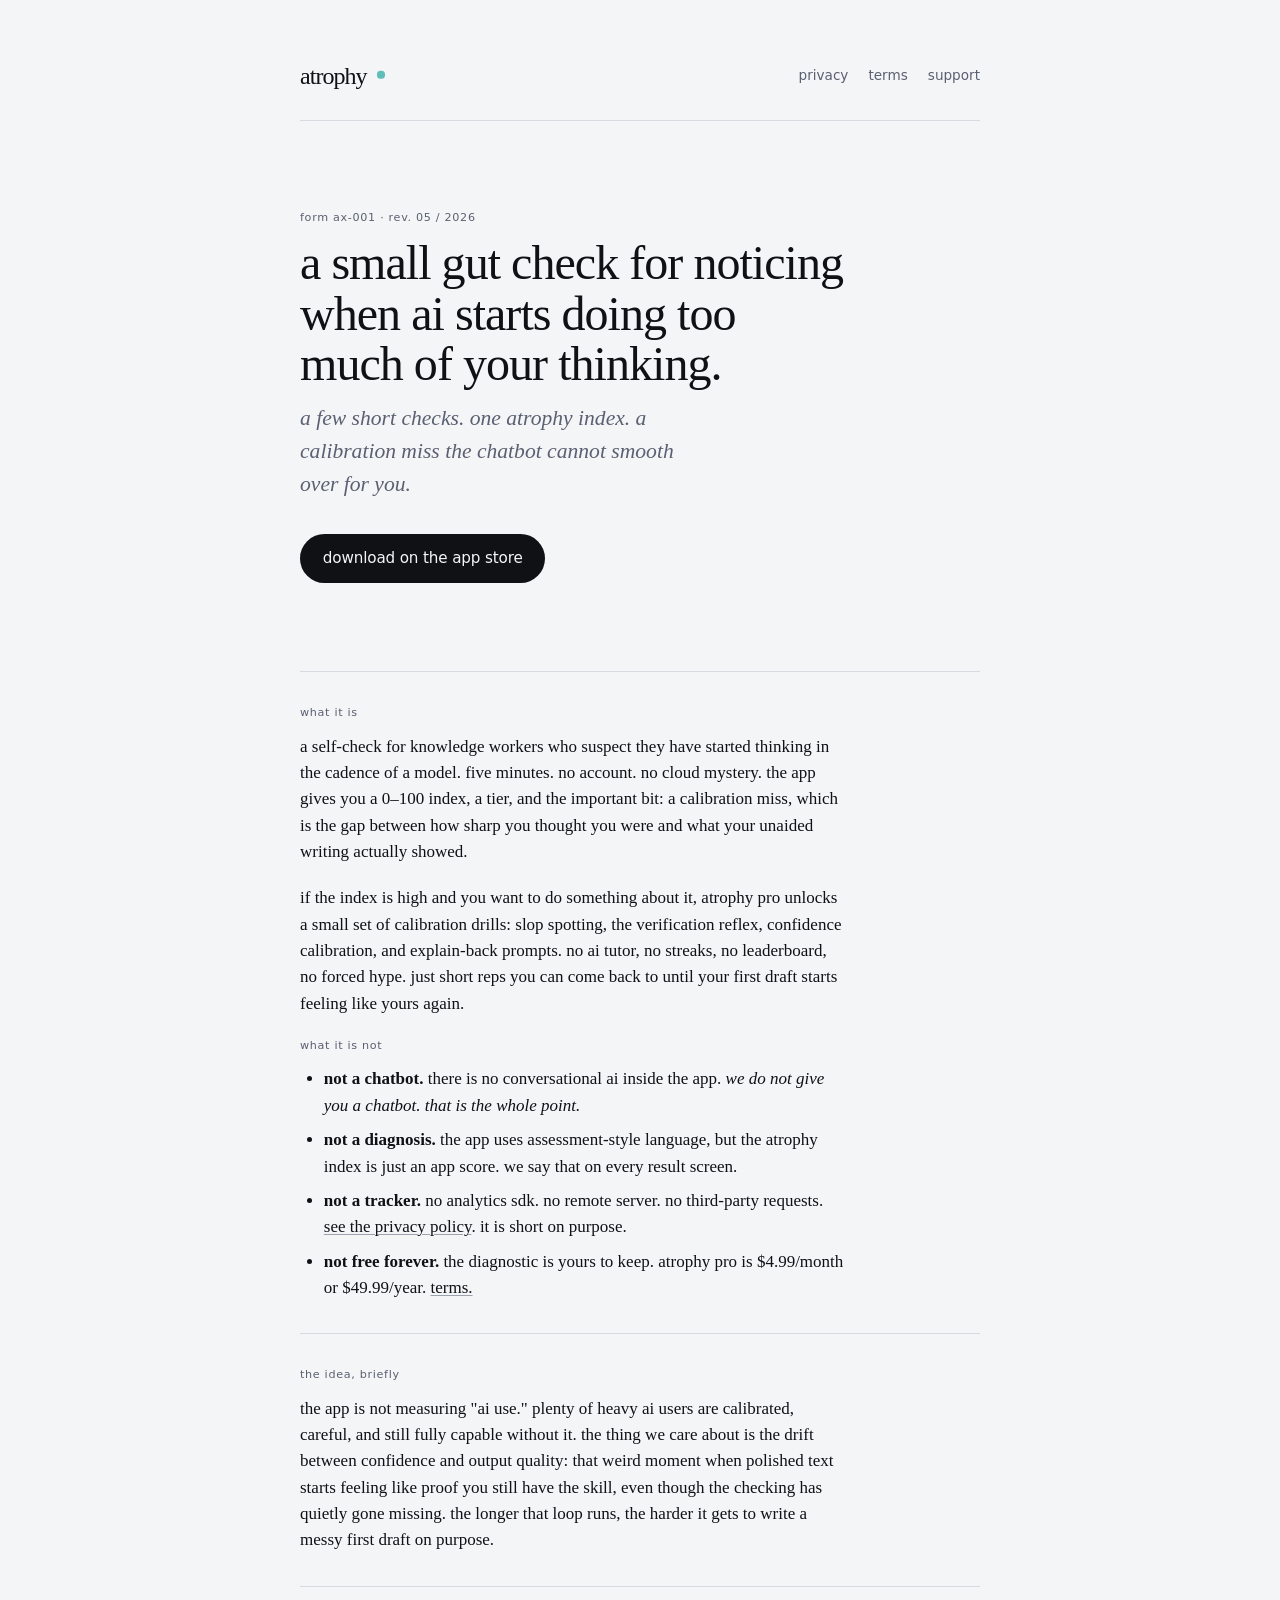
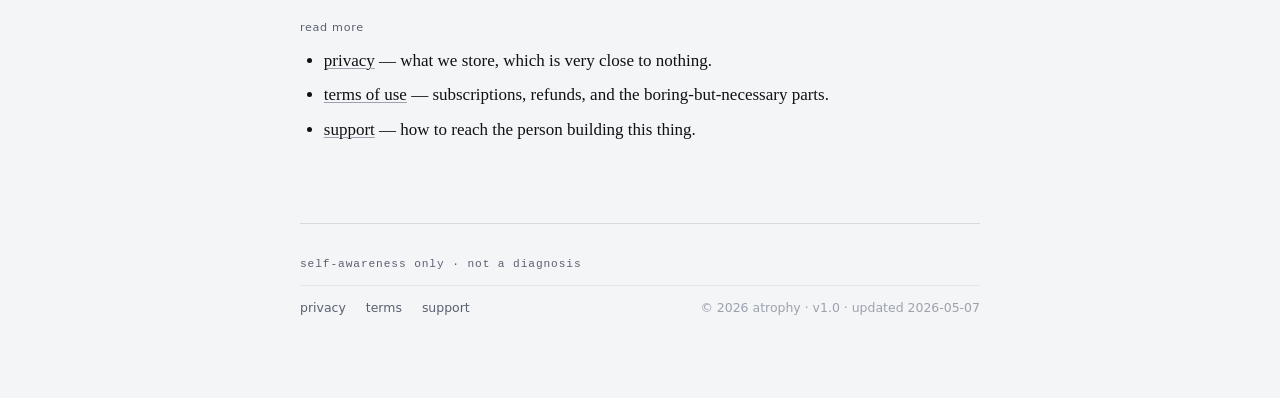
==== commit a54e683a: "chore: update support issues link, app store CTA, and canonical domain in sitemap/robots" ====
--- a/index.html
+++ b/index.html
@@ -33,7 +33,7 @@
           a few short checks. one atrophy index. a calibration miss the chatbot cannot smooth over for you.
         </p>
         <div class="actions">
-          <span class="pill outline">coming soon to the app store</span>
+          <a class="cta" href="https://apps.apple.com/us/app/atrophy/id6765778979" rel="noopener">download on the app store</a>
         </div>
       </section>
 
@@ -108,7 +108,7 @@
             <a href="terms.html">terms</a>
             <a href="support.html">support</a>
           </nav>
-          <span class="meta">© 2026 atrophy · v1.0 · updated 2026-05-03</span>
+          <span class="meta">© 2026 atrophy · v1.0 · updated 2026-05-07</span>
         </div>
       </footer>
     </main>
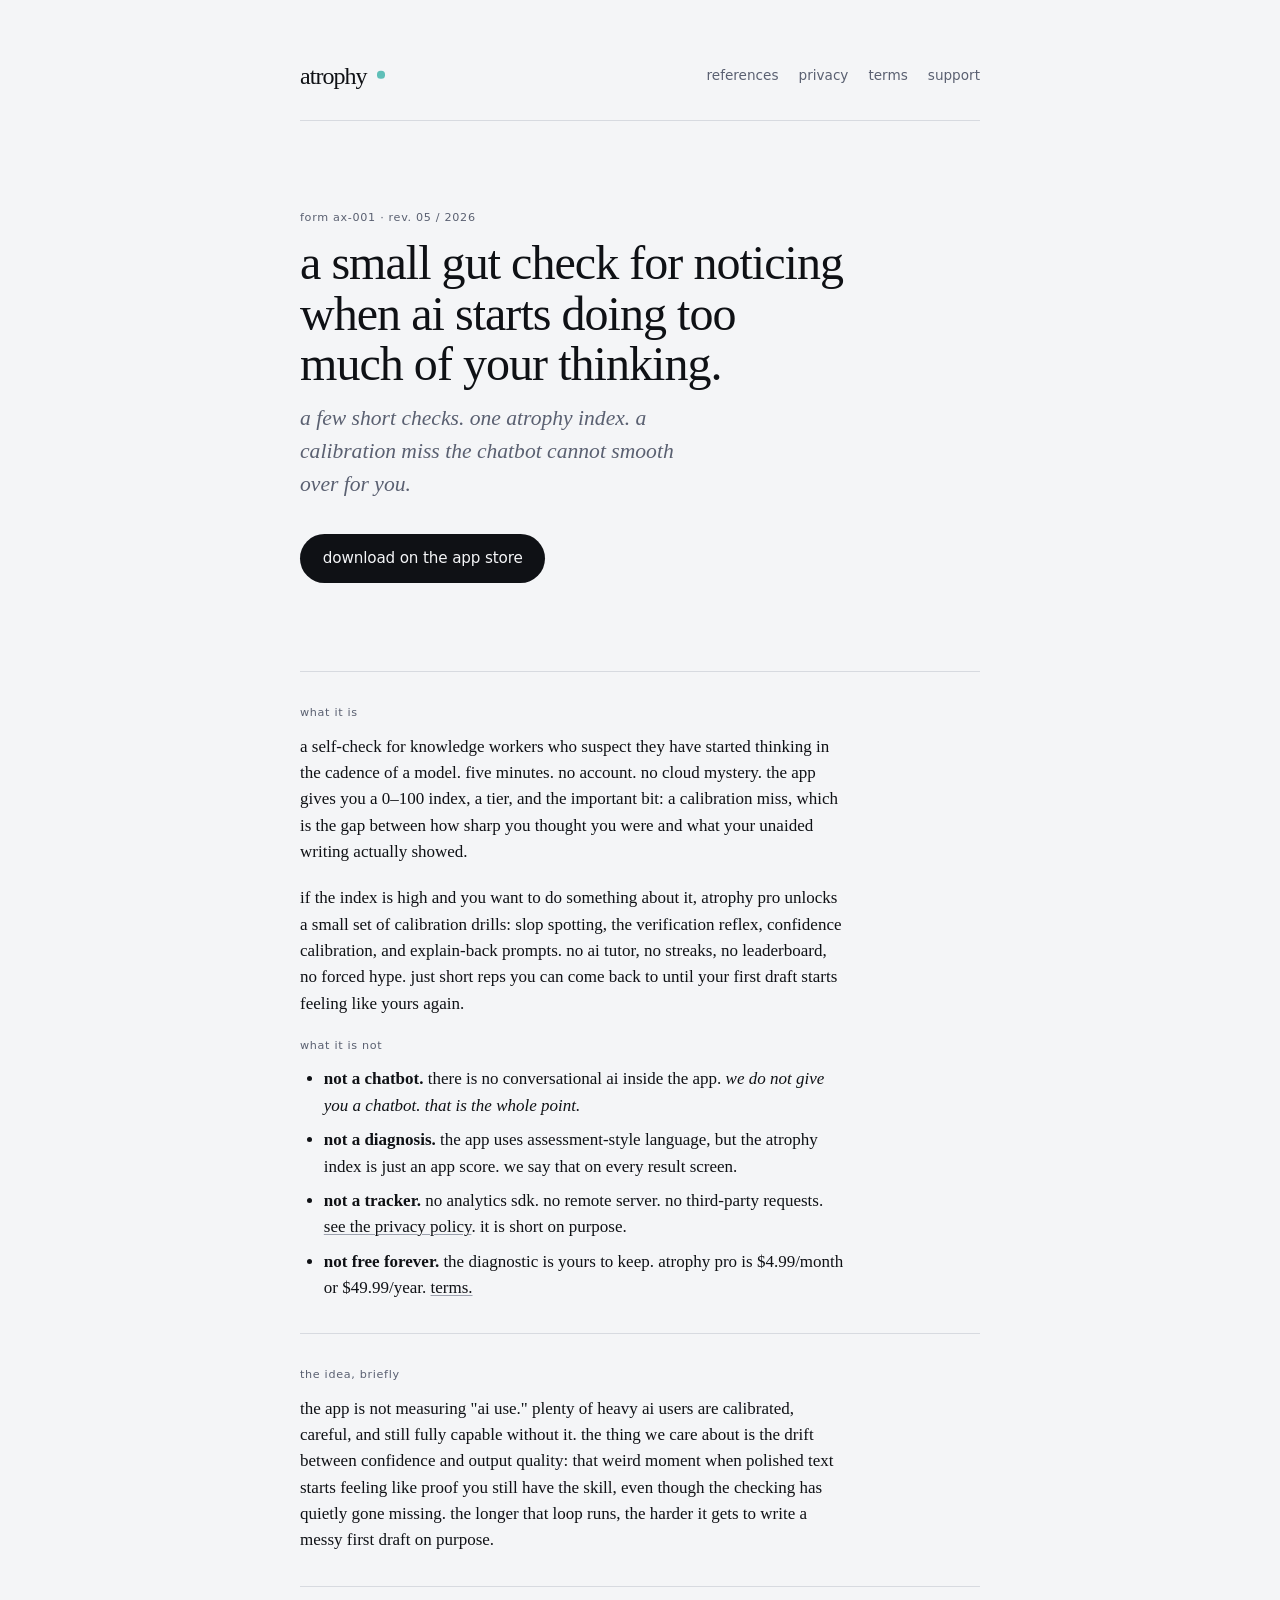
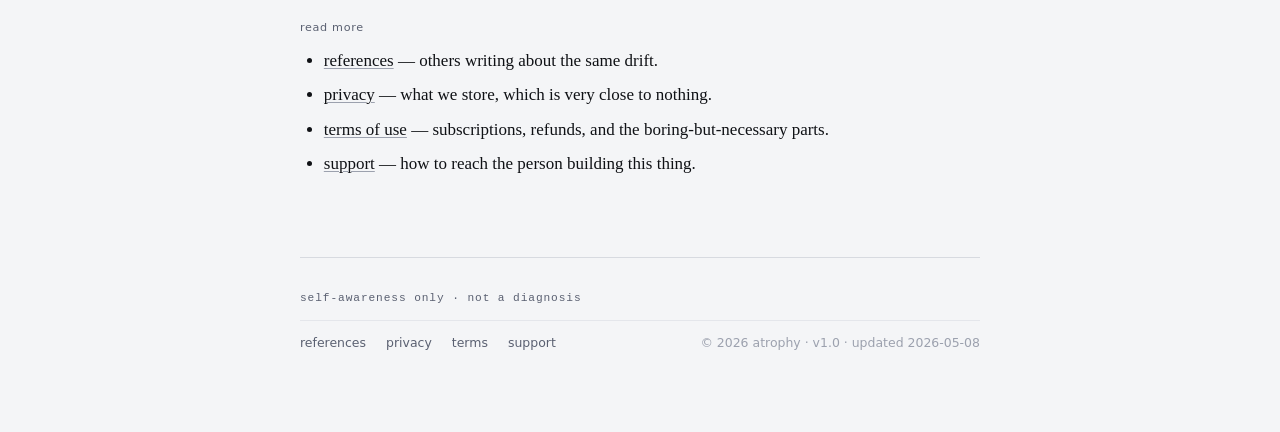
==== commit be3a1a44: "feat: link references page from header and footer nav across all pages" ====
--- a/index.html
+++ b/index.html
@@ -20,6 +20,7 @@
       <header class="site">
         <a href="index.html" class="wordmark">atrophy</a>
         <nav class="site-nav">
+          <a href="references.html">references</a>
           <a href="privacy.html">privacy</a>
           <a href="terms.html">terms</a>
           <a href="support.html">support</a>
@@ -94,6 +95,7 @@
       <section>
         <p class="eyebrow">read more</p>
         <ul>
+          <li><a href="references.html">references</a> — others writing about the same drift.</li>
           <li><a href="privacy.html">privacy</a> — what we store, which is very close to nothing.</li>
           <li><a href="terms.html">terms of use</a> — subscriptions, refunds, and the boring-but-necessary parts.</li>
           <li><a href="support.html">support</a> — how to reach the person building this thing.</li>
@@ -104,11 +106,12 @@
         <div class="disclaimer">self-awareness only · not a diagnosis</div>
         <div class="nav-row">
           <nav>
+            <a href="references.html">references</a>
             <a href="privacy.html">privacy</a>
             <a href="terms.html">terms</a>
             <a href="support.html">support</a>
           </nav>
-          <span class="meta">© 2026 atrophy · v1.0 · updated 2026-05-07</span>
+          <span class="meta">© 2026 atrophy · v1.0 · updated 2026-05-08</span>
         </div>
       </footer>
     </main>
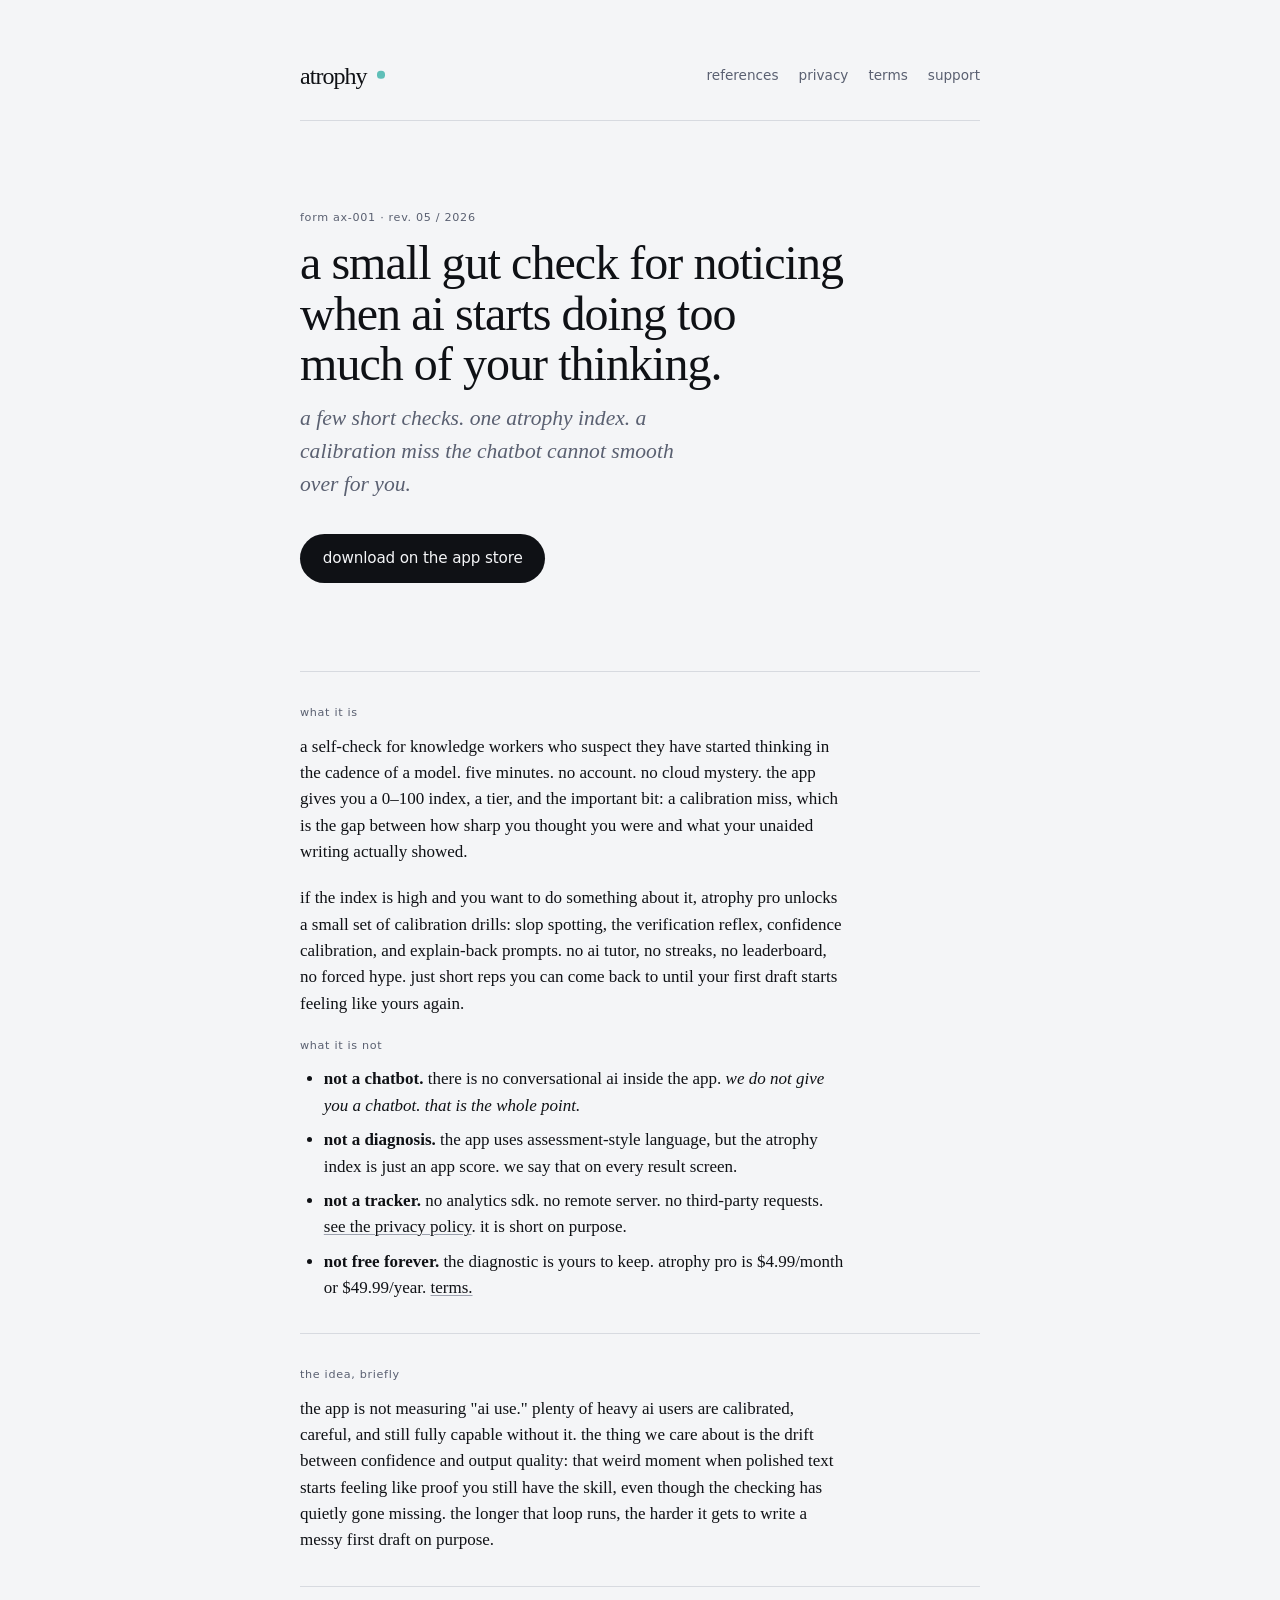
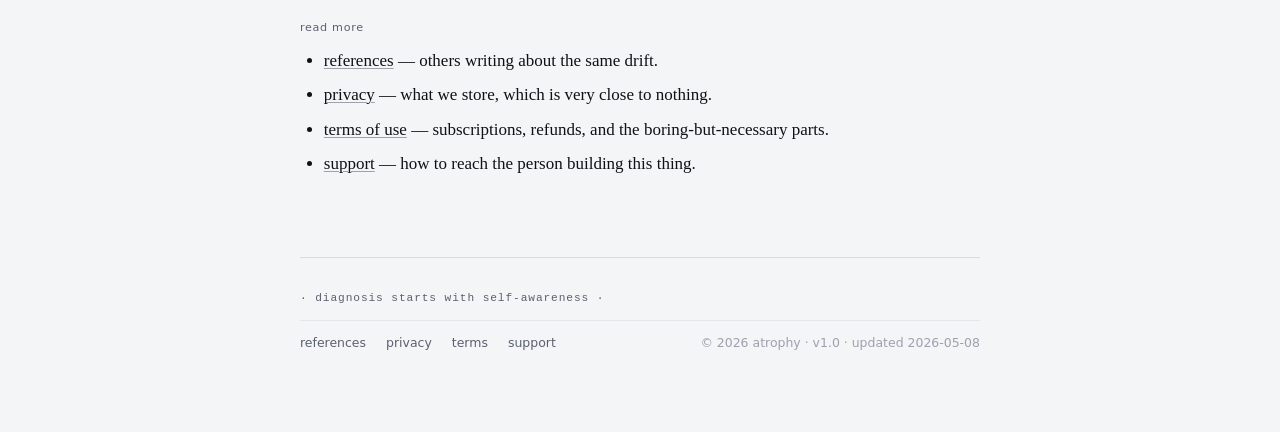
==== commit 095077d1: "fix: update disclaimer text across multiple pages for consistency" ====
--- a/index.html
+++ b/index.html
@@ -34,7 +34,9 @@
           a few short checks. one atrophy index. a calibration miss the chatbot cannot smooth over for you.
         </p>
         <div class="actions">
-          <a class="cta" href="https://apps.apple.com/us/app/atrophy/id6765778979" rel="noopener">download on the app store</a>
+          <a class="cta" href="https://apps.apple.com/us/app/atrophy/id6765778979" rel="noopener"
+            >download on the app store</a
+          >
         </div>
       </section>
 
@@ -103,7 +105,7 @@
       </section>
 
       <footer class="fineprint">
-        <div class="disclaimer">self-awareness only · not a diagnosis</div>
+        <div class="disclaimer">· diagnosis starts with self-awareness ·</div>
         <div class="nav-row">
           <nav>
             <a href="references.html">references</a>
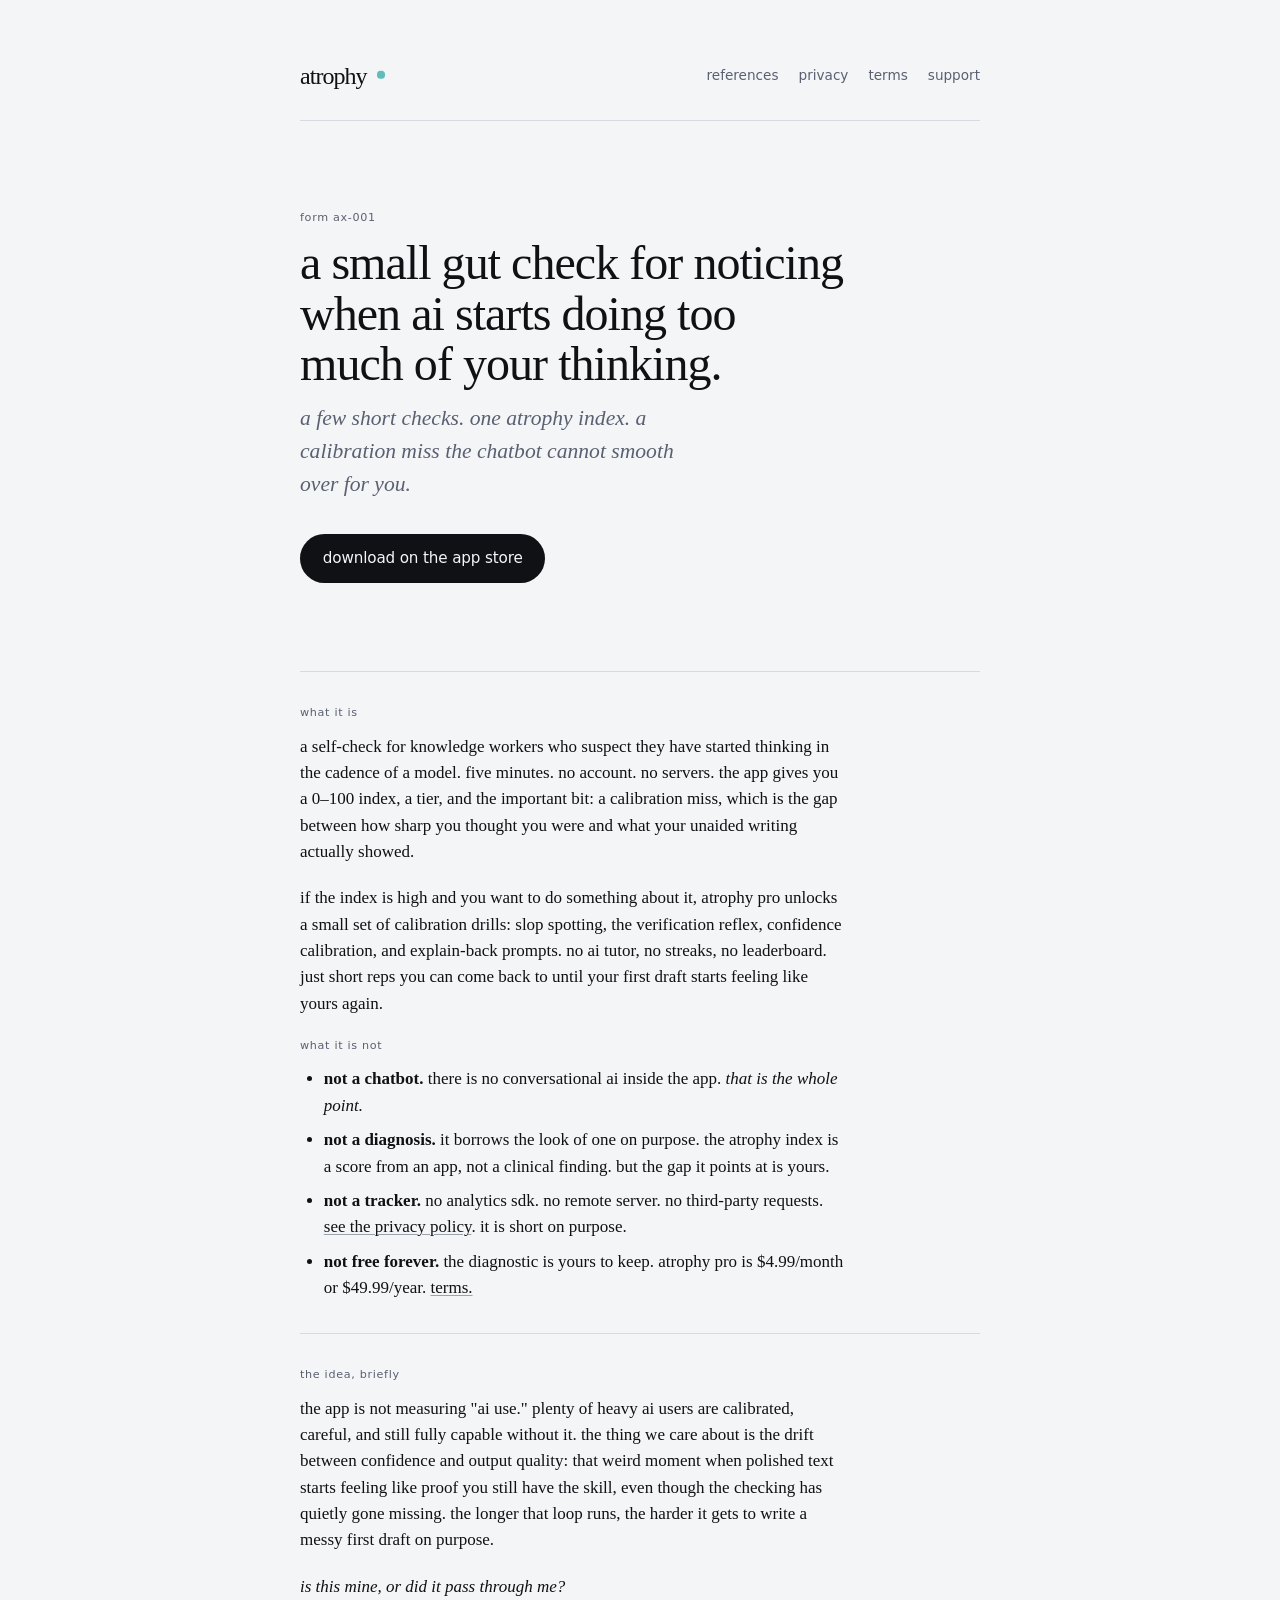
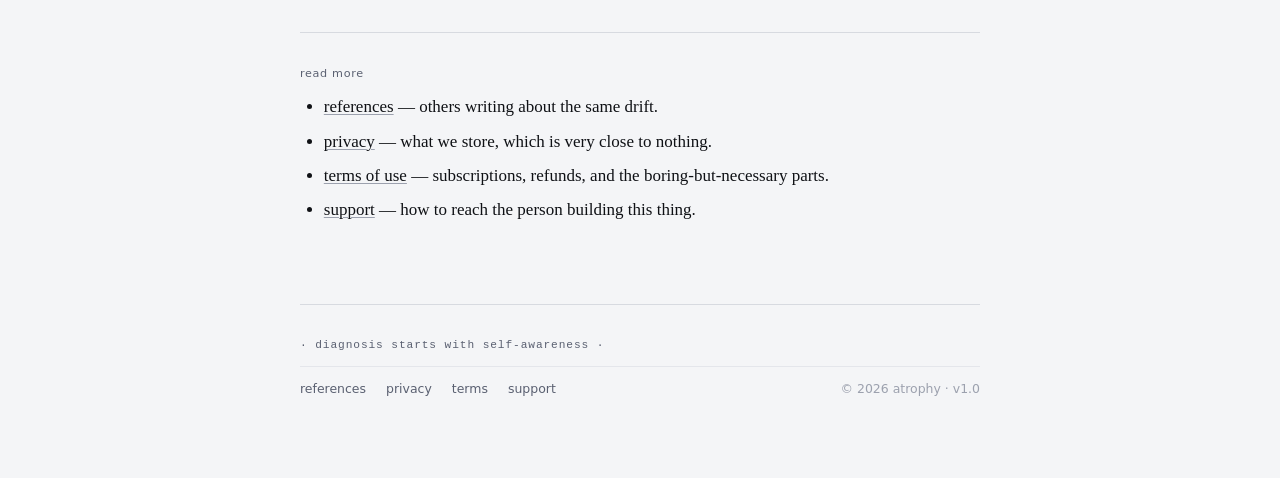
==== commit 9e3e97d5: "chore: tighten site copy and strip maintenance dates - de-hedge marketing disclaimers; lean into the" ====
--- a/index.html
+++ b/index.html
@@ -3,10 +3,10 @@
   <head>
     <meta charset="utf-8" />
     <meta name="viewport" content="width=device-width, initial-scale=1" />
-    <title>atrophy — a small gut check for ai autopilot</title>
+    <title>atrophy — how much of your thinking is the ai doing?</title>
     <meta
       name="description"
-      content="a small gut check for noticing when ai starts doing more of your thinking than you meant it to. ios app. not a diagnosis."
+      content="a small gut check for noticing when ai starts doing more of your thinking than you meant it to. an ios app for knowledge workers who use ai all day."
     />
     <meta name="theme-color" content="#F4F5F7" />
     <link rel="icon" type="image/svg+xml" href="favicon.svg" />
@@ -28,7 +28,7 @@
       </header>
 
       <section class="hero">
-        <p class="eyebrow">form ax-001 · rev. 05 / 2026</p>
+        <p class="eyebrow">form ax-001</p>
         <h1>a small gut check for noticing when ai starts doing too much of your thinking.</h1>
         <p class="lede">
           a few short checks. one atrophy index. a calibration miss the chatbot cannot smooth over for you.
@@ -46,14 +46,14 @@
         <p class="eyebrow">what it is</p>
         <p>
           a self-check for knowledge workers who suspect they have started thinking in the cadence of a model. five
-          minutes. no account. no cloud mystery. the app gives you a 0–100 index, a tier, and the important bit: a
+          minutes. no account. no servers. the app gives you a 0–100 index, a tier, and the important bit: a
           calibration miss, which is the gap between how sharp you thought you were and what your unaided writing
           actually showed.
         </p>
         <p>
           if the index is high and you want to do something about it, atrophy pro unlocks a small set of calibration
           drills: slop spotting, the verification reflex, confidence calibration, and explain-back prompts. no ai tutor,
-          no streaks, no leaderboard, no forced hype. just short reps you can come back to until your first draft starts
+          no streaks, no leaderboard. just short reps you can come back to until your first draft starts
           feeling like yours again.
         </p>
       </section>
@@ -63,11 +63,11 @@
         <ul>
           <li>
             <strong>not a chatbot.</strong> there is no conversational ai inside the app.
-            <em>we do not give you a chatbot. that is the whole point.</em>
+            <em>that is the whole point.</em>
           </li>
           <li>
-            <strong>not a diagnosis.</strong> the app uses assessment-style language, but the atrophy index is just an
-            app score. we say that on every result screen.
+            <strong>not a diagnosis.</strong> it borrows the look of one on purpose. the atrophy index is a score from
+            an app, not a clinical finding. but the gap it points at is yours.
           </li>
           <li>
             <strong>not a tracker.</strong> no analytics sdk. no remote server. no third-party requests.
@@ -90,6 +90,7 @@
           polished text starts feeling like proof you still have the skill, even though the checking has quietly gone
           missing. the longer that loop runs, the harder it gets to write a messy first draft on purpose.
         </p>
+        <p><em>is this mine, or did it pass through me?</em></p>
       </section>
 
       <hr class="rule" />
@@ -113,7 +114,7 @@
             <a href="terms.html">terms</a>
             <a href="support.html">support</a>
           </nav>
-          <span class="meta">© 2026 atrophy · v1.0 · updated 2026-05-08</span>
+          <span class="meta">© 2026 atrophy · v1.0</span>
         </div>
       </footer>
     </main>
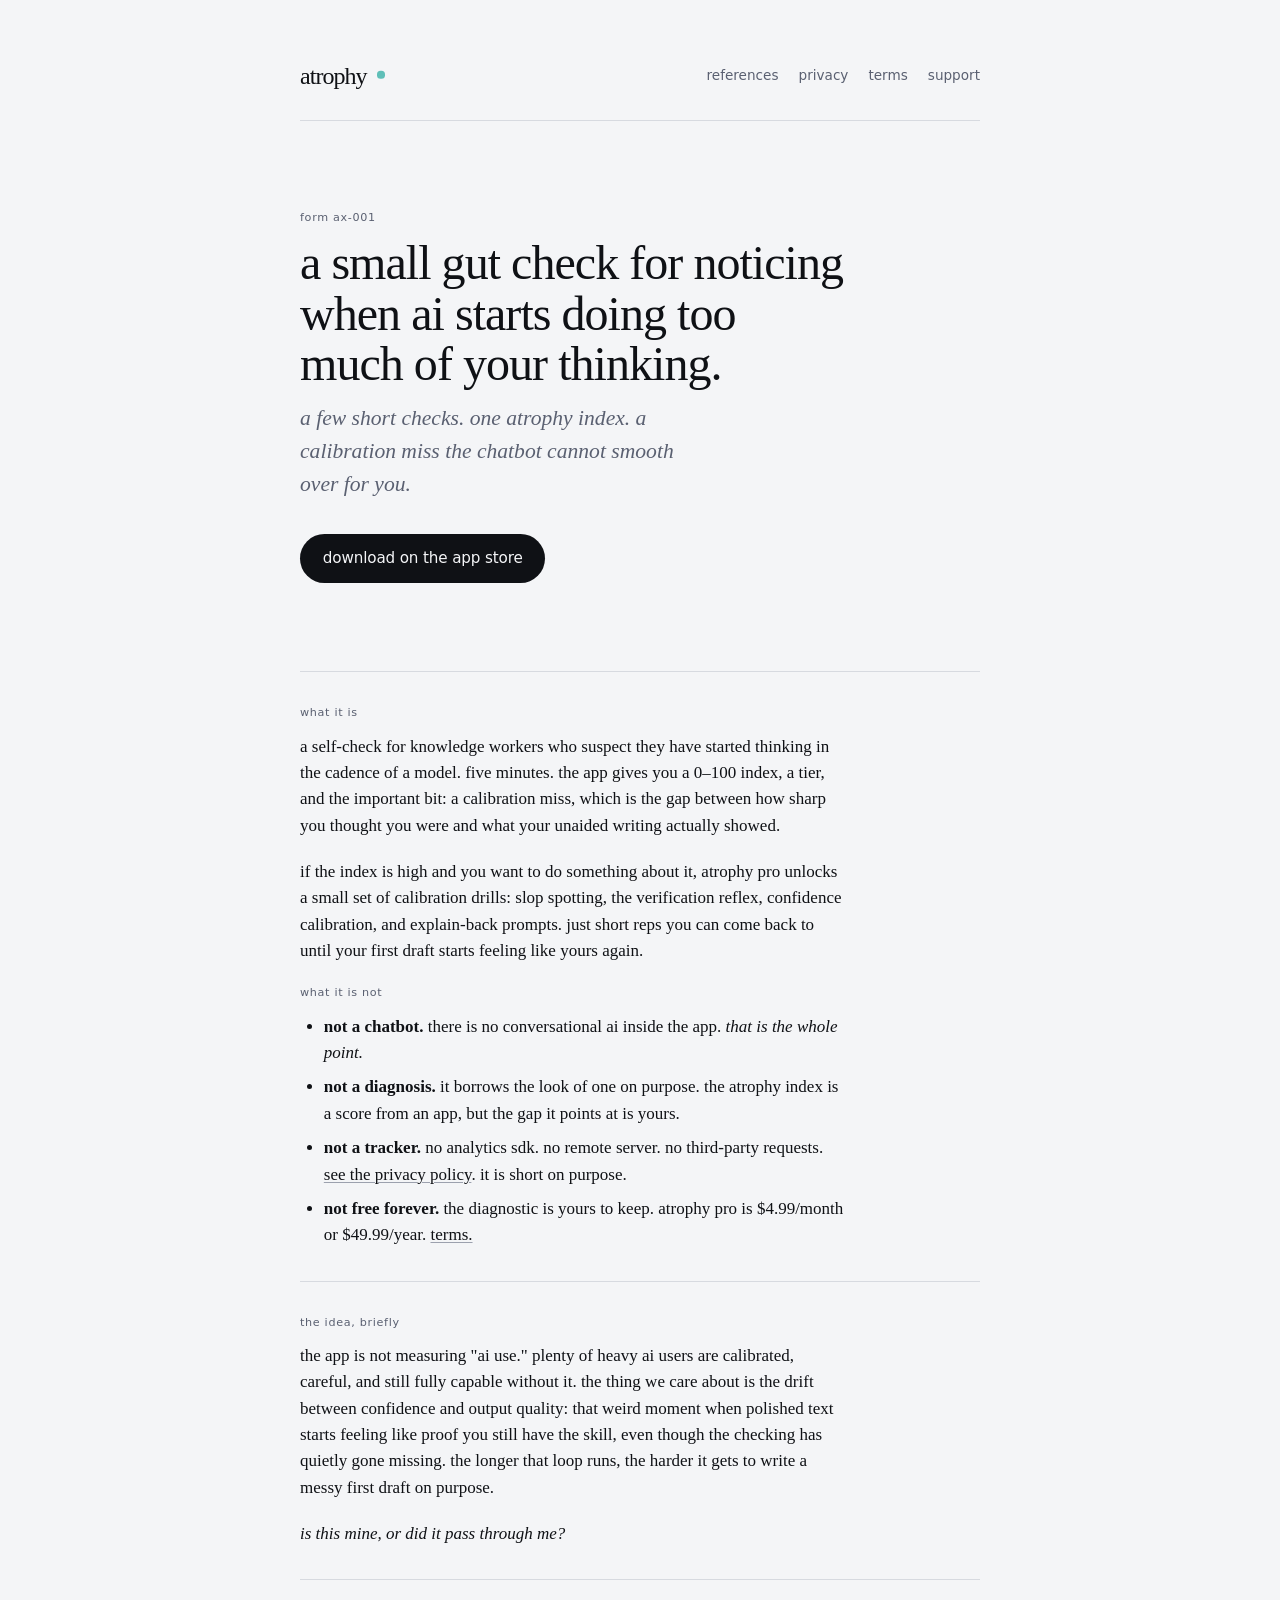
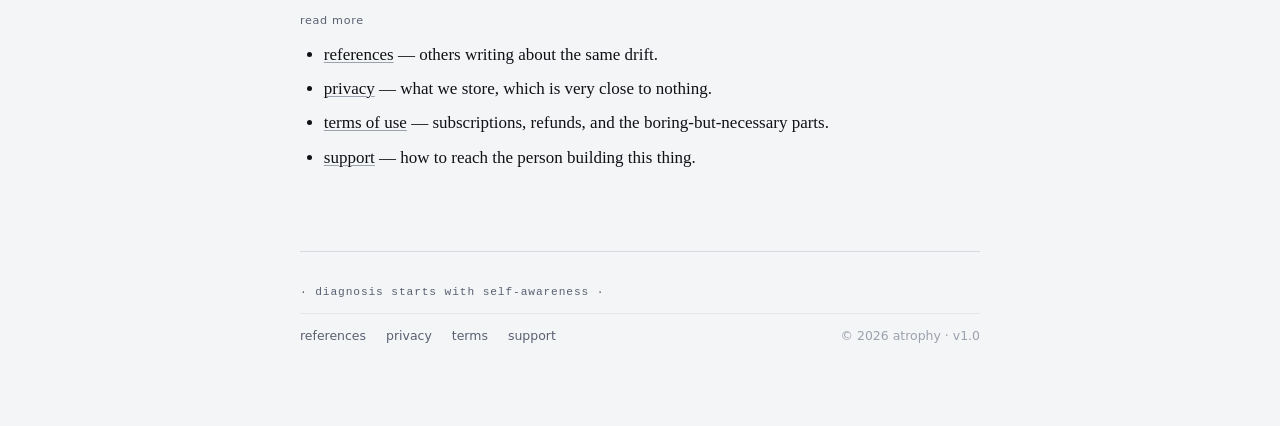
==== commit 89857d56: "fix: refine text for clarity and conciseness in index, privacy, and terms pages" ====
--- a/index.html
+++ b/index.html
@@ -46,15 +46,13 @@
         <p class="eyebrow">what it is</p>
         <p>
           a self-check for knowledge workers who suspect they have started thinking in the cadence of a model. five
-          minutes. no account. no servers. the app gives you a 0–100 index, a tier, and the important bit: a
-          calibration miss, which is the gap between how sharp you thought you were and what your unaided writing
-          actually showed.
+          minutes. the app gives you a 0–100 index, a tier, and the important bit: a calibration miss, which is the gap
+          between how sharp you thought you were and what your unaided writing actually showed.
         </p>
         <p>
           if the index is high and you want to do something about it, atrophy pro unlocks a small set of calibration
-          drills: slop spotting, the verification reflex, confidence calibration, and explain-back prompts. no ai tutor,
-          no streaks, no leaderboard. just short reps you can come back to until your first draft starts
-          feeling like yours again.
+          drills: slop spotting, the verification reflex, confidence calibration, and explain-back prompts. just short
+          reps you can come back to until your first draft starts feeling like yours again.
         </p>
       </section>
 
@@ -67,7 +65,7 @@
           </li>
           <li>
             <strong>not a diagnosis.</strong> it borrows the look of one on purpose. the atrophy index is a score from
-            an app, not a clinical finding. but the gap it points at is yours.
+            an app, but the gap it points at is yours.
           </li>
           <li>
             <strong>not a tracker.</strong> no analytics sdk. no remote server. no third-party requests.
